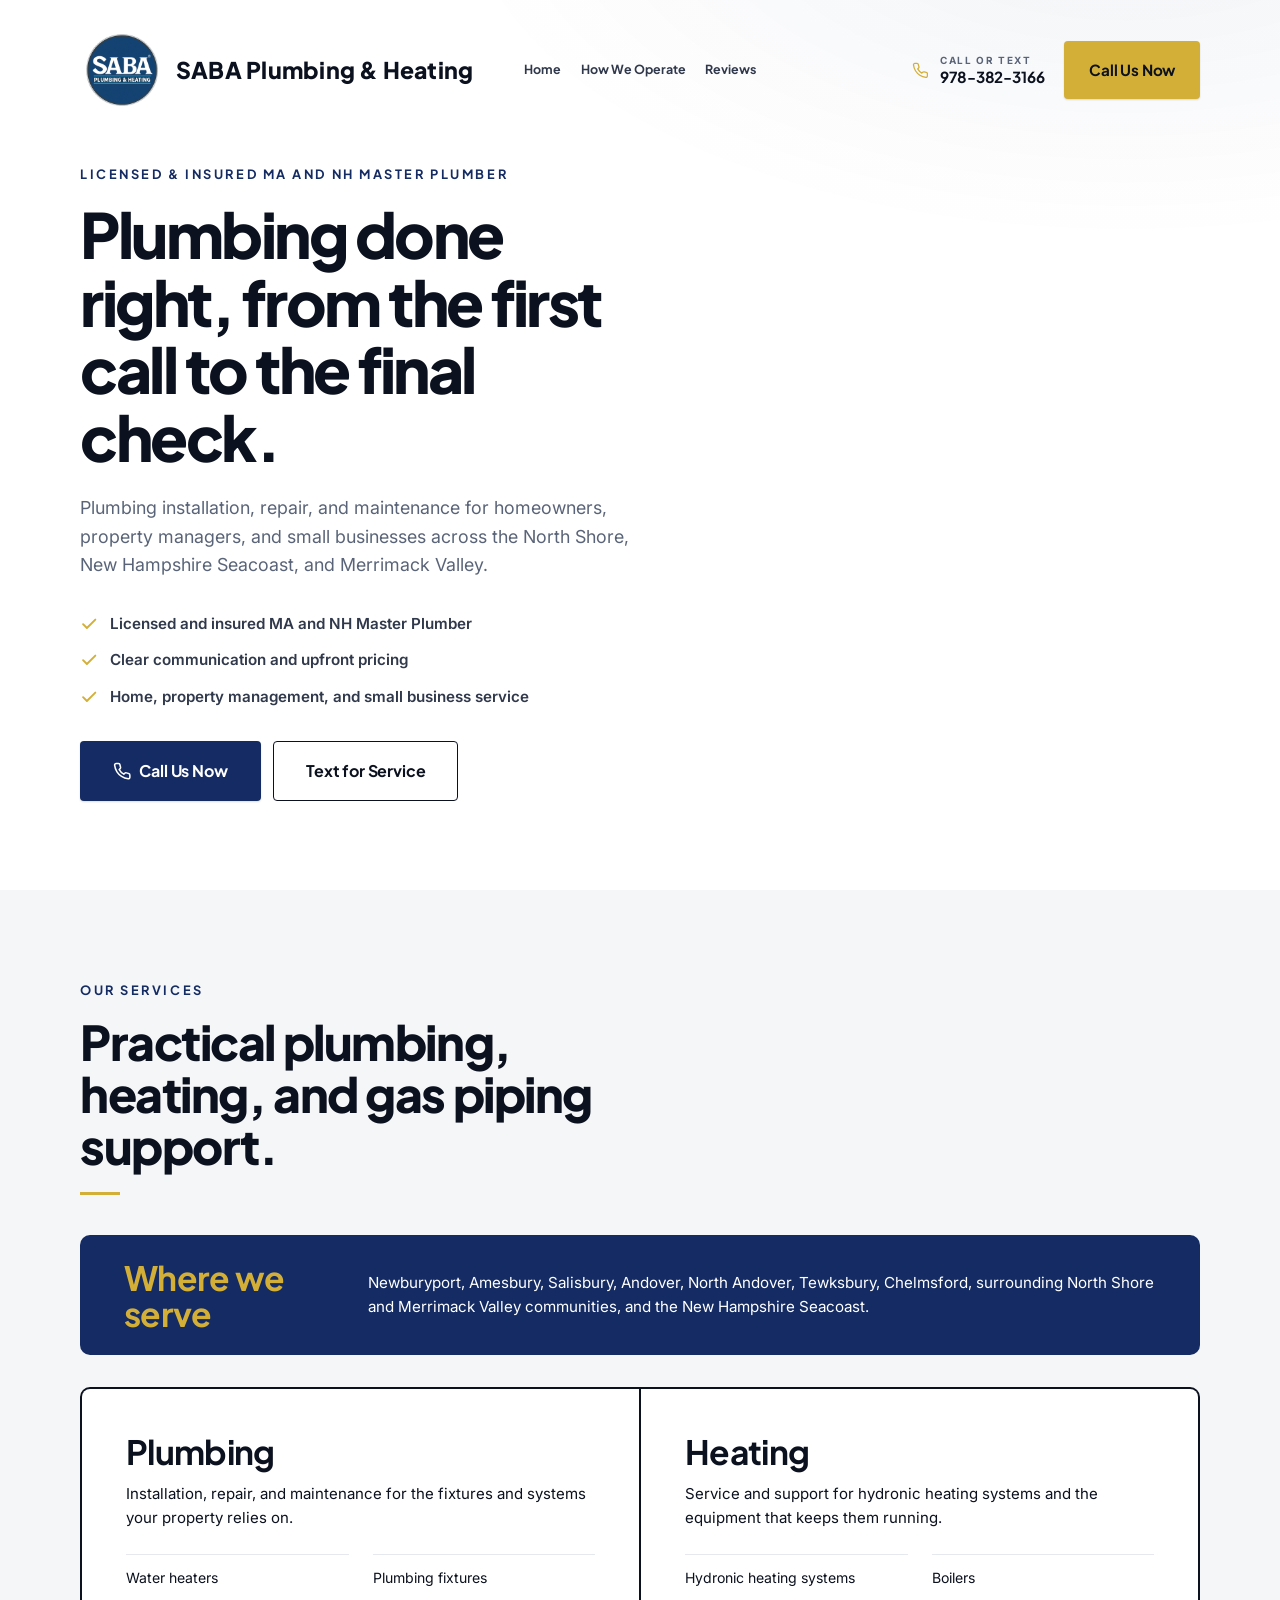
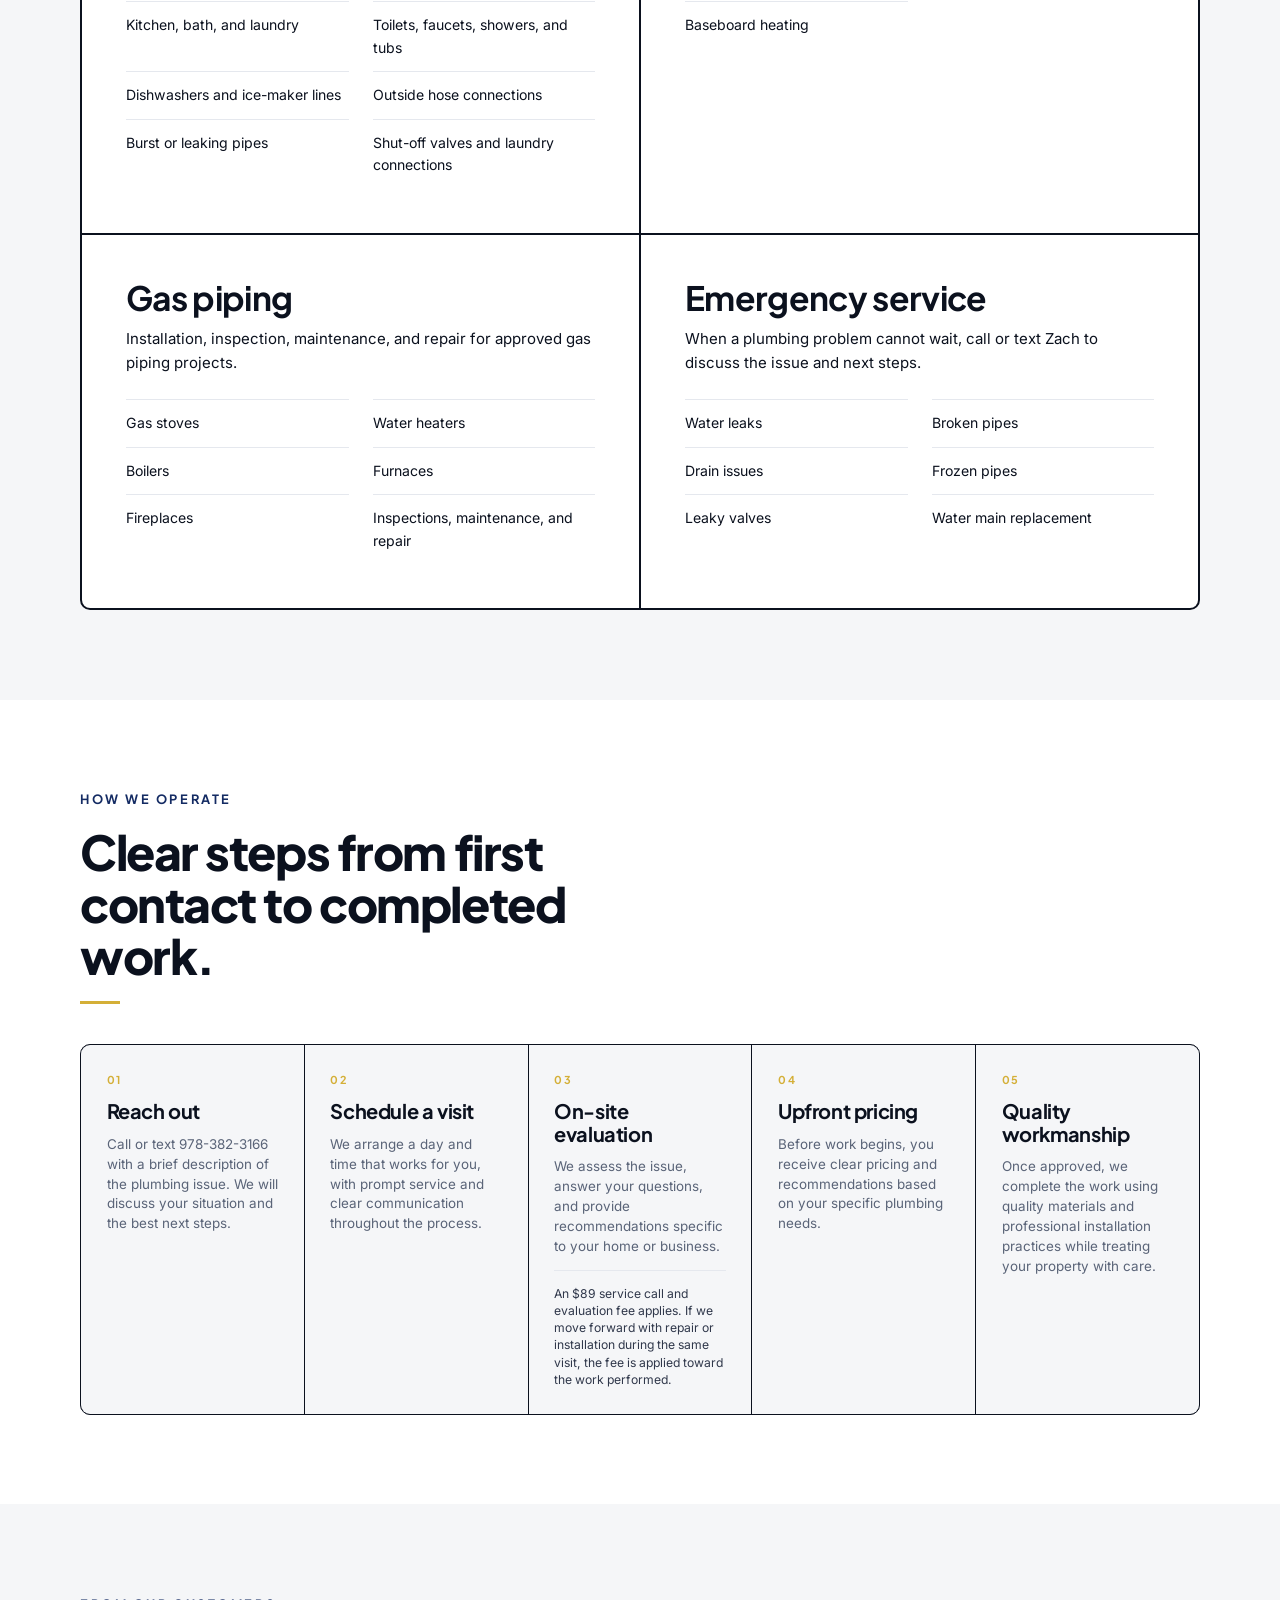
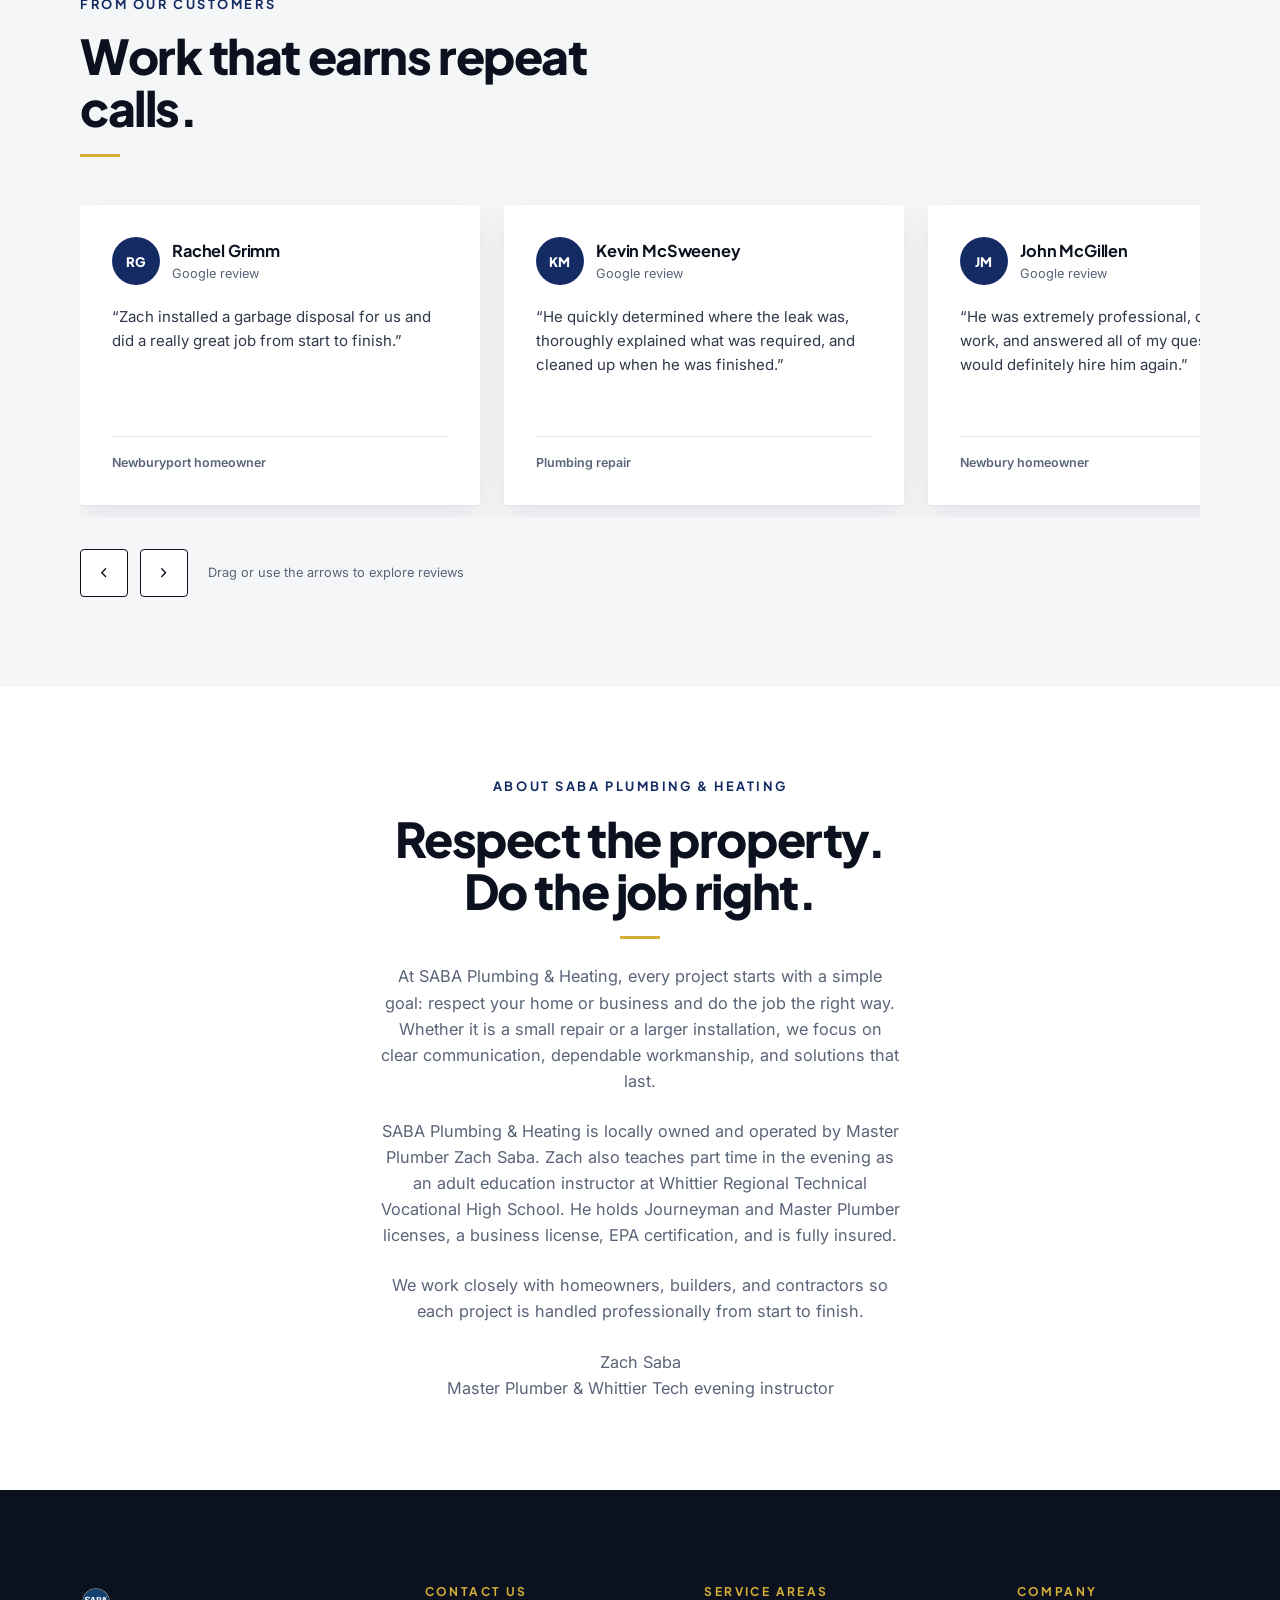
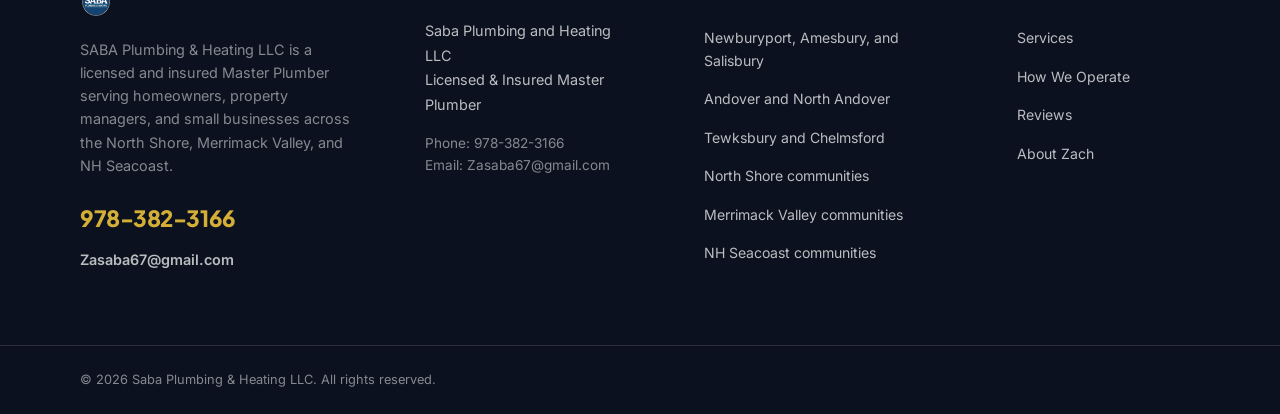
==== index.html @ af8201d7 "Final Version" ====
<!DOCTYPE html>
<html lang="en">
<head>
<meta charset="UTF-8">
<meta name="viewport" content="width=device-width, initial-scale=1.0">
<title>SABA Plumbing &amp; Heating | Licensed MA &amp; NH Master Plumber</title>
<meta name="description" content="SABA Plumbing &amp; Heating provides plumbing installation, repair, maintenance, hydronic heating, boilers, and gas piping for homeowners, property managers, and small businesses across the North Shore, Merrimack Valley, and New Hampshire Seacoast.">
<meta name="theme-color" content="#0B111E">
<link rel="icon" type="image/png" href="images/logo.png">
<link rel="preconnect" href="https://fonts.googleapis.com">
<link rel="preconnect" href="https://fonts.gstatic.com" crossorigin>
<link href="https://fonts.googleapis.com/css2?family=Plus+Jakarta+Sans:wght@500;600;700;800&family=Inter:wght@400;500;600;700&display=swap" rel="stylesheet">
<link rel="stylesheet" href="styles.css?v=14">
<script type="application/ld+json">
{
  "@context": "https://schema.org",
  "@type": "Plumber",
  "name": "Saba Plumbing & Heating LLC",
  "telephone": "+1-978-382-3166",
  "email": "Zasaba67@gmail.com",
  "areaServed": ["North Shore, Massachusetts", "Merrimack Valley, Massachusetts", "New Hampshire Seacoast"],
  "serviceType": ["Plumbing installation, repair and maintenance", "Hydronic heating systems", "Boilers", "Gas piping"],
  "founder": { "@type": "Person", "name": "Zach Saba", "jobTitle": "Master Plumber" }
}
</script>
</head>
<body>
<a class="skip-link" href="#main">Skip to content</a>
<div class="scroll-progress" id="scrollProgress" aria-hidden="true"></div>

<header class="site-header" id="siteHeader">
  <div class="container header-inner">
    <div class="header-brand">
      <a class="logo" href="#top" aria-label="SABA Plumbing &amp; Heating home">
        <img src="images/logo.png" alt="SABA Plumbing &amp; Heating logo" class="header-logo-image">
      </a>
      <span class="company-name">SABA Plumbing &amp; Heating</span>
    </div>
    <nav class="site-nav" aria-label="Main navigation">
      <a href="#top">Home</a>
      <a href="#how-we-operate">How We Operate</a>
      <a href="#reviews">Reviews</a>
    </nav>
    <div class="header-actions">
      <a class="header-phone" href="tel:978-382-3166">
        <svg class="icon" viewBox="0 0 24 24" fill="none" stroke="currentColor" stroke-width="1.8" stroke-linecap="round" stroke-linejoin="round" aria-hidden="true"><path d="M22 16.92v3a2 2 0 0 1-2.18 2 19.79 19.79 0 0 1-8.63-3.07 19.5 19.5 0 0 1-6-6A19.79 19.79 0 0 1 2.12 4.18 2 2 0 0 1 4.11 2h3a2 2 0 0 1 2 1.72c.13.96.36 1.9.7 2.81a2 2 0 0 1-.45 2.11L8.09 9.91a16 16 0 0 0 6 6l1.27-1.27a2 2 0 0 1 2.11-.45c.91.34 1.85.57 2.81.7A2 2 0 0 1 22 16.92z"/></svg>
        <span class="header-phone-inner"><span class="header-phone-label">Call or text</span><span class="header-phone-number">978-382-3166</span></span>
      </a>
      <a class="btn btn-gold header-cta" href="tel:978-382-3166">Call Us Now</a>
    </div>
  </div>
</header>

<main id="main">
  <section class="hero" id="top" aria-labelledby="hero-title">
    <div class="container hero-grid">
      <div class="hero-copy">
        <p class="overline">Licensed &amp; insured MA and NH Master Plumber</p>
        <h1 class="hero-title" id="hero-title">Plumbing done right, from the first call to the final check.</h1>
        <p class="hero-lede">Plumbing installation, repair, and maintenance for homeowners, property managers, and small businesses across the North Shore, New Hampshire Seacoast, and Merrimack Valley.</p>
        <ul class="trust-list">
          <li class="trust-item"><svg class="trust-check" viewBox="0 0 24 24" fill="none" stroke="currentColor" stroke-width="2.5" stroke-linecap="round" stroke-linejoin="round" aria-hidden="true"><path d="M20 6 9 17l-5-5"/></svg><span>Licensed and insured MA and NH Master Plumber</span></li>
          <li class="trust-item"><svg class="trust-check" viewBox="0 0 24 24" fill="none" stroke="currentColor" stroke-width="2.5" stroke-linecap="round" stroke-linejoin="round" aria-hidden="true"><path d="M20 6 9 17l-5-5"/></svg><span>Clear communication and upfront pricing</span></li>
          <li class="trust-item"><svg class="trust-check" viewBox="0 0 24 24" fill="none" stroke="currentColor" stroke-width="2.5" stroke-linecap="round" stroke-linejoin="round" aria-hidden="true"><path d="M20 6 9 17l-5-5"/></svg><span>Home, property management, and small business service</span></li>
        </ul>
        <div class="hero-cta">
          <a class="btn btn-navy btn-lg" href="tel:978-382-3166"><svg class="icon" viewBox="0 0 24 24" fill="none" stroke="currentColor" stroke-width="2" stroke-linecap="round" stroke-linejoin="round" aria-hidden="true"><path d="M22 16.92v3a2 2 0 0 1-2.18 2 19.79 19.79 0 0 1-8.63-3.07 19.5 19.5 0 0 1-6-6A19.79 19.79 0 0 1 2.12 4.18 2 2 0 0 1 4.11 2h3a2 2 0 0 1 2 1.72c.13.96.36 1.9.7 2.81a2 2 0 0 1-.45 2.11L8.09 9.91a16 16 0 0 0 6 6l1.27-1.27a2 2 0 0 1 2.11-.45c.91.34 1.85.57 2.81.7A2 2 0 0 1 22 16.92z"/></svg>Call Us Now</a>
          <a class="btn btn-outline btn-lg" href="sms:978-382-3166">Text for Service</a>
        </div>
      </div>
      <div class="hero-media" id="heroMedia"><figure class="hero-photo"><img class="hero-photo-img" src="https://images.unsplash.com/photo-1621905251189-08b45d6a269e?w=1200&amp;q=80&amp;auto=format&amp;fit=crop" alt="Licensed plumber working on a home plumbing project" width="1200" height="900" loading="eager" fetchpriority="high" onerror="this.classList.add('hero-photo-fallback')"></figure></div>
    </div>
  </section>

  <section class="services section-pad" id="services" aria-labelledby="services-title">
    <div class="container">
      <div class="section-head"><div class="section-head-copy js-reveal js-reveal-blur"><p class="overline">Our services</p><h2 class="section-title" id="services-title">Practical plumbing, heating, and gas piping support.</h2><div class="section-rule" aria-hidden="true"></div></div></div>
      <div class="service-area-inline js-reveal"><h3>Where we serve</h3><p>Newburyport, Amesbury, Salisbury, Andover, North Andover, Tewksbury, Chelmsford, surrounding North Shore and Merrimack Valley communities, and the New Hampshire Seacoast.</p></div>
      <div class="service-groups">
        <article class="service-group js-reveal"><h3>Plumbing</h3><p>Installation, repair, and maintenance for the fixtures and systems your property relies on.</p><ul><li>Water heaters</li><li>Plumbing fixtures</li><li>Kitchen, bath, and laundry</li><li>Toilets, faucets, showers, and tubs</li><li>Dishwashers and ice-maker lines</li><li>Outside hose connections</li><li>Burst or leaking pipes</li><li>Shut-off valves and laundry connections</li></ul></article>
        <article class="service-group js-reveal"><h3>Heating</h3><p>Service and support for hydronic heating systems and the equipment that keeps them running.</p><ul><li>Hydronic heating systems</li><li>Boilers</li><li>Baseboard heating</li></ul></article>
        <article class="service-group js-reveal"><h3>Gas piping</h3><p>Installation, inspection, maintenance, and repair for approved gas piping projects.</p><ul><li>Gas stoves</li><li>Water heaters</li><li>Boilers</li><li>Furnaces</li><li>Fireplaces</li><li>Inspections, maintenance, and repair</li></ul></article>
        <article class="service-group js-reveal"><h3>Emergency service</h3><p>When a plumbing problem cannot wait, call or text Zach to discuss the issue and next steps.</p><ul><li>Water leaks</li><li>Broken pipes</li><li>Drain issues</li><li>Frozen pipes</li><li>Leaky valves</li><li>Water main replacement</li></ul></article>
      </div>
    </div>
  </section>


  <section class="process section-pad" id="how-we-operate" aria-labelledby="process-title">
    <div class="container">
      <div class="section-head"><div class="section-head-copy js-reveal js-reveal-blur"><p class="overline">How we operate</p><h2 class="section-title" id="process-title">Clear steps from first contact to completed work.</h2><div class="section-rule" aria-hidden="true"></div></div></div>
      <div class="process-grid">
        <article class="process-step js-reveal"><span class="service-num">01</span><h3>Reach out</h3><p>Call or text 978-382-3166 with a brief description of the plumbing issue. We will discuss your situation and the best next steps.</p></article>
        <article class="process-step js-reveal"><span class="service-num">02</span><h3>Schedule a visit</h3><p>We arrange a day and time that works for you, with prompt service and clear communication throughout the process.</p></article>
        <article class="process-step js-reveal"><span class="service-num">03</span><h3>On-site evaluation</h3><p>We assess the issue, answer your questions, and provide recommendations specific to your home or business.</p><p class="fee-note">An $89 service call and evaluation fee applies. If we move forward with repair or installation during the same visit, the fee is applied toward the work performed.</p></article>
        <article class="process-step js-reveal"><span class="service-num">04</span><h3>Upfront pricing</h3><p>Before work begins, you receive clear pricing and recommendations based on your specific plumbing needs.</p></article>
        <article class="process-step js-reveal"><span class="service-num">05</span><h3>Quality workmanship</h3><p>Once approved, we complete the work using quality materials and professional installation practices while treating your property with care.</p></article>
      </div>
    </div>
  </section>

  <section class="reviews section-pad" id="reviews" aria-labelledby="reviews-title">
    <div class="container">
      <div class="section-head reviews-head"><div class="section-head-copy js-reveal js-reveal-blur"><p class="overline">From our customers</p><h2 class="section-title" id="reviews-title">Work that earns repeat calls.</h2><div class="section-rule" aria-hidden="true"></div></div></div>
      <div class="carousel"><div class="carousel-track" id="reviewTrack" tabindex="0" role="region" aria-roledescription="carousel" aria-label="Customer reviews, scroll horizontally">
        <article class="review-card"><div class="review-top"><span class="review-avatar" aria-hidden="true">RG</span><div class="review-meta"><p class="review-name">Rachel Grimm</p><p class="review-neighborhood">Google review</p></div></div><p class="review-text">“Zach installed a garbage disposal for us and did a really great job from start to finish.”</p><p class="review-note">Newburyport homeowner</p></article>
        <article class="review-card"><div class="review-top"><span class="review-avatar" aria-hidden="true">KM</span><div class="review-meta"><p class="review-name">Kevin McSweeney</p><p class="review-neighborhood">Google review</p></div></div><p class="review-text">“He quickly determined where the leak was, thoroughly explained what was required, and cleaned up when he was finished.”</p><p class="review-note">Plumbing repair</p></article>
        <article class="review-card"><div class="review-top"><span class="review-avatar" aria-hidden="true">JM</span><div class="review-meta"><p class="review-name">John McGillen</p><p class="review-neighborhood">Google review</p></div></div><p class="review-text">“He was extremely professional, did quality work, and answered all of my questions. I would definitely hire him again.”</p><p class="review-note">Newbury homeowner</p></article>
        <article class="review-card"><div class="review-top"><span class="review-avatar" aria-hidden="true">JP</span><div class="review-meta"><p class="review-name">Jeri Painten</p><p class="review-neighborhood">Google review</p></div></div><p class="review-text">“Zach was so helpful and extremely knowledgeable about reconnecting my new faucet and undermount sink.”</p><p class="review-note">Salisbury kitchen project</p></article>
        <article class="review-card"><div class="review-top"><span class="review-avatar" aria-hidden="true">WU</span><div class="review-meta"><p class="review-name">William Uttley</p><p class="review-neighborhood">Google review</p></div></div><p class="review-text">“Zach was responsive, timely, and kept us updated on exactly what needed to be done.”</p><p class="review-note">Gas piping project</p></article>
        <article class="review-card"><div class="review-top"><span class="review-avatar" aria-hidden="true">MR</span><div class="review-meta"><p class="review-name">Martha Hollingworth</p><p class="review-neighborhood">Google review</p></div></div><p class="review-text">“Zach arrived on time, explained everything, and fixed the problem. Prices were fair and communicated upfront.”</p><p class="review-note">Outdoor hose bib replacement</p></article>
        <article class="review-card"><div class="review-top"><span class="review-avatar" aria-hidden="true">JM</span><div class="review-meta"><p class="review-name">Jamie MacKenzie</p><p class="review-neighborhood">Google review</p></div></div><p class="review-text">“He was communicative, efficient, and so friendly. Highly recommend!”</p><p class="review-note">Faucet service</p></article>
      </div></div>
      <div class="carousel-controls"><button type="button" class="carousel-btn" id="reviewPrev" aria-label="Show previous reviews"><svg class="icon" viewBox="0 0 24 24" fill="none" stroke="currentColor" stroke-width="2.2" stroke-linecap="round" stroke-linejoin="round" aria-hidden="true"><path d="M15 18l-6-6 6-6"/></svg></button><button type="button" class="carousel-btn" id="reviewNext" aria-label="Show next reviews"><svg class="icon" viewBox="0 0 24 24" fill="none" stroke="currentColor" stroke-width="2.2" stroke-linecap="round" stroke-linejoin="round" aria-hidden="true"><path d="M9 18l6-6-6-6"/></svg></button><p class="carousel-hint">Drag or use the arrows to explore reviews</p></div>
    </div>
  </section>

  <section class="guarantee section-pad" id="about" aria-labelledby="about-title"><div class="container guarantee-grid"><div class="story-col"><p class="overline js-reveal">About SABA Plumbing &amp; Heating</p><h2 class="section-title js-reveal js-reveal-blur" id="about-title">Respect the property. Do the job right.</h2><div class="section-rule js-reveal" aria-hidden="true"></div><p class="story-paragraph js-reveal">At SABA Plumbing &amp; Heating, every project starts with a simple goal: respect your home or business and do the job the right way. Whether it is a small repair or a larger installation, we focus on clear communication, dependable workmanship, and solutions that last.</p><p class="story-paragraph js-reveal">SABA Plumbing &amp; Heating is locally owned and operated by Master Plumber Zach Saba. Zach also teaches part time in the evening as an adult education instructor at Whittier Regional Technical Vocational High School. He holds Journeyman and Master Plumber licenses, a business license, EPA certification, and is fully insured.</p><p class="story-paragraph js-reveal">We work closely with homeowners, builders, and contractors so each project is handled professionally from start to finish.</p><p class="story-attribution js-reveal">Zach Saba<br><span>Master Plumber &amp; Whittier Tech evening instructor</span></p></div></div></section>

</main>

<footer class="site-footer" id="contact"><div class="container footer-grid"><div class="footer-col footer-brand"><a class="footer-logo" href="#top"><img src="images/logo.png" alt="SABA Plumbing &amp; Heating logo" class="h-8"></a><p class="footer-blurb">SABA Plumbing &amp; Heating LLC is a licensed and insured Master Plumber serving homeowners, property managers, and small businesses across the North Shore, Merrimack Valley, and NH Seacoast.</p><a class="footer-phone-link" href="tel:978-382-3166">978-382-3166</a><a class="footer-sms-link" href="mailto:Zasaba67@gmail.com">Zasaba67@gmail.com</a></div><div class="footer-col"><h4 class="footer-heading">Contact us</h4><address class="footer-address">Saba Plumbing and Heating LLC<br>Licensed &amp; Insured Master Plumber</address><p class="footer-hours">Phone: 978-382-3166<br>Email: Zasaba67@gmail.com</p></div><div class="footer-col"><h4 class="footer-heading">Service areas</h4><ul class="footer-list"><li>Newburyport, Amesbury, and Salisbury</li><li>Andover and North Andover</li><li>Tewksbury and Chelmsford</li><li>North Shore communities</li><li>Merrimack Valley communities</li><li>NH Seacoast communities</li></ul></div><div class="footer-col"><h4 class="footer-heading">Company</h4><ul class="footer-list footer-links"><li><a href="#services">Services</a></li><li><a href="#how-we-operate">How We Operate</a></li><li><a href="#reviews">Reviews</a></li><li><a href="#about">About Zach</a></li></ul></div></div><div class="footer-bottom"><div class="container footer-bottom-inner"><p>&copy; <span id="year">2026</span> Saba Plumbing &amp; Heating LLC. All rights reserved.</p></div></div></footer>

<div class="mobile-bar"><a class="mobile-bar-btn mobile-bar-call" href="tel:978-382-3166"><svg class="icon" viewBox="0 0 24 24" fill="none" stroke="currentColor" stroke-width="2" stroke-linecap="round" stroke-linejoin="round" aria-hidden="true"><path d="M22 16.92v3a2 2 0 0 1-2.18 2 19.79 19.79 0 0 1-8.63-3.07 19.5 19.5 0 0 1-6-6A19.79 19.79 0 0 1 2.12 4.18 2 2 0 0 1 4.11 2h3a2 2 0 0 1 2 1.72c.13.96.36 1.9.7 2.81a2 2 0 0 1-.45 2.11L8.09 9.91a16 16 0 0 0 6 6l1.27-1.27a2 2 0 0 1 2.11-.45c.91.34 1.85.57 2.81.7A2 2 0 0 1 22 16.92z"/></svg>Call Now</a><a class="mobile-bar-btn mobile-bar-text" href="sms:978-382-3166">Text Us</a></div>
<a class="floating-call" id="floatingCall" href="tel:978-382-3166" aria-label="Call SABA Plumbing &amp; Heating now"><svg class="icon" viewBox="0 0 24 24" fill="none" stroke="currentColor" stroke-width="2" stroke-linecap="round" stroke-linejoin="round" aria-hidden="true"><path d="M22 16.92v3a2 2 0 0 1-2.18 2 19.79 19.79 0 0 1-8.63-3.07 19.5 19.5 0 0 1-6-6A19.79 19.79 0 0 1 2.12 4.18 2 2 0 0 1 4.11 2h3a2 2 0 0 1 2 1.72c.13.96.36 1.9.7 2.81a2 2 0 0 1-.45 2.11L8.09 9.91a16 16 0 0 0 6 6l1.27-1.27a2 2 0 0 1 2.11-.45c.91.34 1.85.57 2.81.7A2 2 0 0 1 22 16.92z"/></svg>Call Now</a>

<script>
  (async function () {
    try {
      const { animate, scroll, inView } = await import('https://cdn.jsdelivr.net/npm/motion@11/+esm');
      const reduceMotion = window.matchMedia('(prefers-reduced-motion: reduce)').matches;
      const EASE = [0.22, 1, 0.36, 1];
      const progress = document.getElementById('scrollProgress');
      if (progress && !reduceMotion) scroll((p) => animate(progress, { scaleX: p }, { duration: 0 }));
      const heroMedia = document.getElementById('heroMedia');
      if (heroMedia && !reduceMotion && window.matchMedia('(min-width: 761px)').matches) {
        const maxShift = 28, travel = window.innerHeight * 0.8, doc = document.documentElement;
        let maxY = Math.max(doc.scrollHeight - window.innerHeight, 0);
        window.addEventListener('resize', () => { maxY = Math.max(doc.scrollHeight - window.innerHeight, 0); }, { passive: true });
        scroll((p) => animate(heroMedia, { y: Math.min((p * maxY) / travel, 1) * maxShift }, { duration: 0 }));
      }
      const revealEls = document.querySelectorAll('.js-reveal');
      if (!reduceMotion) revealEls.forEach((el) => { const blur = el.classList.contains('js-reveal-blur'); animate(el, Object.assign({ opacity: 0, y: 24 }, blur ? { filter: 'blur(6px)' } : {}), { duration: 0 }); inView(el, () => animate(el, Object.assign({ opacity: 1, y: 0 }, blur ? { filter: 'blur(0px)' } : {}), { duration: 0.8, ease: EASE }), { amount: 0.15, once: true }); });
    } catch (err) {
      /* Motion is optional. The static page remains fully usable if the CDN is unavailable. */
    }
  }());
</script>
<script src="script.js?v=6"></script>
</body>
</html>
---- styles.css ----
/* ==========================================================================
   Saba Plumbing & Heating — Master Stylesheet v2
   Design system: white canvas, deep midnight ink, midnight blue, anodized gold.
   Premium midnight blue & gold palette / sharp 4px radii / editorial whitespace.
   All spacing adheres to a strict 4px/8px grid. Depth comes from layered
   shadows and surface tints, never generic 1px container borders.
   ========================================================================== */

/* --------------------------------------------------------------------------
   1. Design tokens
   -------------------------------------------------------------------------- */
:root {
  /* Color system */
  --color-white:       #FFFFFF;
  --color-ink:         #0B111E;   /* Deep Midnight Ink — text, lines, borders */
  --color-ink-soft:    #30384B;   /* Secondary text on light */
  --color-navy:        #142B63;   /* Deep Midnight Blue - branding anchor */
  --color-navy-deep:   #0E1F49;   /* Midnight Blue hover state */
  --color-gold:        #D4AF37;   /* Polished Anodized Gold — stars, accents */
  --color-gold-deep:   #B8952C;   /* Gold hover state */
  --color-mist:        #F5F6F8;   /* Light section canvas */
  --color-line:        #E5E8EE;   /* Hairlines — editorial grid only */
  --color-muted:       #5A6478;   /* Body muted text */
  --color-on-dark:     rgba(255, 255, 255, 0.72);
  --color-on-dark-dim: rgba(255, 255, 255, 0.5);

  /* Typography — fluid modular scale (Major Third, clamp-based) */
  --font-display: 'Plus Jakarta Sans', -apple-system, BlinkMacSystemFont, 'Segoe UI', sans-serif;
  --font-body:    'Inter', -apple-system, BlinkMacSystemFont, 'Segoe UI', Roboto, sans-serif;

  --text-xs:     0.75rem;                                  /* 12 — captions   */
  --text-sm:     0.875rem;                                 /* 14 — meta       */
  --text-base:   clamp(1rem, 0.15vw + 0.95rem, 1.125rem);  /* 16–18 — body    */
  --text-lg:     1.25rem;                                  /* 20 — h3         */
  --text-xl:     1.5rem;                                   /* 24              */
  --heading-sm:  clamp(1.125rem, 0.8vw + 1rem, 1.35rem);   /* 18–22 — cards   */
  --heading-md:  clamp(1.5rem, 1.5vw + 1.1rem, 2.1rem);    /* 24–34           */
  --heading-lg:  clamp(2rem, 3vw + 1rem, 3rem);            /* 32–48 — h2      */
  --heading-xl:  clamp(2.25rem, 5vw + 1rem, 4.5rem);       /* 36–72 — h1      */

  /* Tracking — tight only where type is large, scaled down with size */
  --track-xl: -0.04em;   /* ≥ 2rem display */
  --track-lg: -0.03em;   /* 1.5–2rem headings */
  --track-sm: -0.02em;   /* 1.25rem headings */
  --track-xs: -0.01em;   /* ≤ 1.125rem */

  /* Shape & structure */
  --radius-sharp: 4px;
  --container:    1200px;
  --header-h:     140px;  /* sized for the taller header logo */

  /* Spacing scale — strict 8px grid */
  --space-1:  0.25rem;  /*  4 */
  --space-2:  0.5rem;   /*  8 */
  --space-3:  0.75rem;  /* 12 */
  --space-4:  1rem;     /* 16 */
  --space-5:  1.5rem;   /* 24 */
  --space-6:  2rem;     /* 32 */
  --space-7:  2.5rem;   /* 40 */
  --space-8:  3rem;     /* 48 */
  --space-9:  4rem;     /* 64 */
  --space-10: 5rem;     /* 80 */

  --section-pad: clamp(4rem, 7vw, 6.5rem);                 /* 64–104, 8-grid  */
  --gutter:     clamp(1.5rem, 4vw, 2.5rem);                /* 24–40, 8-grid   */

  /* Depth — layered shadows, borders reserved for editorial/active states */
  --shadow-1: 0 1px 2px rgba(11, 17, 30, 0.05);
  --shadow-2: 0 1px 2px rgba(11, 17, 30, 0.04), 0 12px 32px rgba(11, 17, 30, 0.07);
  --shadow-3: 0 2px 4px rgba(11, 17, 30, 0.05), 0 20px 48px rgba(11, 17, 30, 0.12);
  --shadow-btn: 0 1px 2px rgba(11, 17, 30, 0.14);

  /* Motion */
  --ease-premium: cubic-bezier(0.22, 1, 0.36, 1);
  --t-fast: 0.18s;
  --t-med:  0.3s;
}

/* --------------------------------------------------------------------------
   2. Reset & base
   -------------------------------------------------------------------------- */
*, *::before, *::after { box-sizing: border-box; }

html {
  scroll-behavior: smooth;
  scroll-padding-top: calc(var(--header-h) + var(--space-2));
  -webkit-text-size-adjust: 100%;
}

body {
  margin: 0;
  font-family: var(--font-body);
  font-size: var(--text-base);
  line-height: 1.6;
  color: var(--color-ink);
  background-color: var(--color-white);
  -webkit-font-smoothing: antialiased;
  -moz-osx-font-smoothing: grayscale;
  overflow-x: hidden;
}

img, svg { display: block; max-width: 100%; }
a { color: inherit; text-decoration: none; }
ul { list-style: none; margin: 0; padding: 0; }
h1, h2, h3, h4, p, blockquote, address, figure { margin: 0; }

h1, h2, h3, h4 {
  font-family: var(--font-display);
  line-height: 1.08;
}

button { font-family: inherit; }

::selection { background: var(--color-navy); color: var(--color-white); }

:focus-visible {
  outline: 2px solid var(--color-navy);
  outline-offset: 3px;
  border-radius: var(--radius-sharp);
}

.site-footer :focus-visible { outline-color: var(--color-gold); }

/* --------------------------------------------------------------------------
   3. Utilities
   -------------------------------------------------------------------------- */
.container {
  max-width: var(--container);
  margin-inline: auto;
  padding-inline: var(--gutter);
}

.section-pad { padding-block: var(--section-pad); }

.icon { width: 1.15em; height: 1.15em; flex-shrink: 0; }

.overline {
  font-family: var(--font-display);
  font-size: clamp(0.72rem, 0.5vw + 0.64rem, 0.8rem);
  font-weight: 700;
  letter-spacing: 0.2em;
  text-transform: uppercase;
  color: var(--color-navy);
}

.section-head {
  display: flex;
  align-items: flex-end;
  justify-content: space-between;
  gap: var(--space-8);
  margin-bottom: clamp(1.75rem, 3.5vw, 2.5rem);
}

.section-title {
  font-size: var(--heading-lg);
  font-weight: 800;
  letter-spacing: var(--track-lg);
  max-width: 16ch;
  margin-top: var(--space-4);
}

.section-rule {
  width: 40px;
  height: 3px;
  background-color: var(--color-gold);
  margin-top: 1.25rem;
}



.skip-link {
  position: absolute;
  left: -999px;
  top: 0;
  z-index: 2000;
  background: var(--color-ink);
  color: var(--color-white);
  padding: var(--space-3) 1.25rem;
  font-weight: 600;
  border-radius: var(--radius-sharp);
}
.skip-link:focus-visible { left: 1rem; top: 1rem; }

/* --------------------------------------------------------------------------
   4. Scroll progress — gold hairline pinned under the viewport top
   -------------------------------------------------------------------------- */
.scroll-progress {
  position: fixed;
  top: 0;
  left: 0;
  right: 0;
  height: 3px;
  background-color: var(--color-gold);
  transform-origin: 0 50%;
  transform: scaleX(0);
  z-index: 1200;
  pointer-events: none;
}

/* --------------------------------------------------------------------------
   5. Buttons — tactile: lift on hover, snap back on :active
   -------------------------------------------------------------------------- */
.btn {
  display: inline-flex;
  align-items: center;
  justify-content: center;
  gap: var(--space-2);
  font-family: var(--font-display);
  font-weight: 700;
  font-size: 0.95rem;
  letter-spacing: -0.01em;
  padding: var(--space-4) var(--space-5);
  border-radius: var(--radius-sharp);
  border: 1px solid transparent;
  cursor: pointer;
  white-space: nowrap;
  box-shadow: var(--shadow-btn);
  will-change: transform;
  transition:
    transform var(--t-fast) var(--ease-premium),
    background-color var(--t-med) var(--ease-premium),
    color var(--t-med) var(--ease-premium),
    border-color var(--t-med) var(--ease-premium),
    box-shadow var(--t-med) var(--ease-premium);
}
.btn:hover { transform: translateY(-2px); }
.btn:active { transform: translateY(0); }

.btn-gold {
  background-color: var(--color-gold);
  color: var(--color-ink);
}
.btn-gold:hover, .btn-gold:focus-visible {
  background-color: var(--color-gold-deep);
  box-shadow: 0 10px 24px rgba(212, 175, 55, 0.35);
}

.btn-navy {
  background-color: var(--color-navy);
  color: var(--color-white);
}
.btn-navy:hover, .btn-navy:focus-visible {
  background-color: var(--color-navy-deep);
  box-shadow: 0 10px 24px rgba(20, 43, 99, 0.28);
}

.btn-outline {
  border-color: var(--color-ink);
  color: var(--color-ink);
  background: transparent;
  box-shadow: none;
}
.btn-outline:hover, .btn-outline:focus-visible {
  background-color: var(--color-ink);
  color: var(--color-white);
  box-shadow: var(--shadow-btn);
}

.btn-lg {
  padding: var(--space-4) var(--space-6);
  font-size: 1rem;
}

/* --------------------------------------------------------------------------
   6. Header — shrink-on-scroll (state toggled by script.js)
   -------------------------------------------------------------------------- */
.site-header {
  position: fixed;
  top: 0;
  left: 0;
  right: 0;
  z-index: 1000;
  background: transparent;
  padding-block: 1.75rem;
  transition:
    padding var(--t-med) var(--ease-premium),
    background-color var(--t-med) var(--ease-premium),
    box-shadow var(--t-med) var(--ease-premium),
    border-color var(--t-med) var(--ease-premium);
}

.site-header.is-shrunk {
  padding-block: var(--space-3);
  background-color: rgba(255, 255, 255, 0.96);
  -webkit-backdrop-filter: blur(14px);
  backdrop-filter: blur(14px);
  border-bottom: 1px solid var(--color-line);
  box-shadow: 0 6px 24px rgba(11, 17, 30, 0.08);
}

.header-inner {
  display: flex;
  align-items: center;
  justify-content: space-between;
  gap: clamp(1rem, 2vw, 2rem);
  min-height: 2.5rem;
}

.header-brand {
  display: inline-flex;
  align-items: center;
  gap: 0.75rem;
  min-width: 0;
  flex-shrink: 0;
}

.logo {
  display: inline-flex;
  align-items: center;
  flex-shrink: 0;
}
.logo img { display: block; }

.company-name {
  color: var(--color-ink);
  font-family: var(--font-display);
  font-size: clamp(1.125rem, 1.8vw, 1.5rem);
  font-weight: 800;
  line-height: 1.05;
  letter-spacing: 0.01em;
  white-space: nowrap;
  transition: color var(--t-med) var(--ease-premium);
}

.site-header.is-shrunk .company-name { color: var(--color-ink); }

/* Logo sizing stays independent from the footer's compact image treatment. */
.h-8 { height: 2rem; width: auto; }
.header-logo-image { height: 5.25rem; width: auto; }

.site-nav {
  display: flex;
  align-items: center;
  justify-content: center;
  gap: clamp(0.75rem, 1.5vw, 1.5rem);
  margin-inline: auto;
  font-family: var(--font-display);
  font-size: 0.78rem;
  font-weight: 700;
  color: var(--color-ink-soft);
  white-space: nowrap;
}
.site-nav a {
  transition: color var(--t-med) var(--ease-premium), transform var(--t-fast) var(--ease-premium);
}
.site-nav a:hover, .site-nav a:focus-visible { color: var(--color-navy); transform: translateY(-1px); }

.header-actions {
  display: flex;
  align-items: center;
  gap: clamp(0.75rem, 1.5vw, 1.25rem);
  flex-shrink: 0;
}

.header-phone {
  display: inline-flex;
  align-items: center;
  gap: var(--space-3);
  color: var(--color-ink);
}
.header-phone .icon { color: var(--color-gold); width: 1.05rem; height: 1.05rem; }
.header-phone-inner { display: flex; flex-direction: column; line-height: 1.25; }
.header-phone-label {
  font-size: 0.62rem;
  font-weight: 700;
  letter-spacing: 0.16em;
  text-transform: uppercase;
  color: var(--color-muted);
}
.header-phone-number {
  font-family: var(--font-display);
  font-weight: 700;
  font-size: clamp(0.95rem, 1.1vw, 1.1rem);
  letter-spacing: var(--track-xs);
  transition: color var(--t-med) var(--ease-premium);
}
.header-phone:hover .header-phone-number { color: var(--color-navy); }

/* --------------------------------------------------------------------------
   7. Hero — instant clarity, editorial split: copy left, visual right
   -------------------------------------------------------------------------- */
.hero {
  position: relative;
  background:
    radial-gradient(1100px 560px at 88% -12%, rgba(20, 43, 99, 0.06), transparent 62%),
    var(--color-white);
  padding-top: calc(var(--header-h) + clamp(0.75rem, 2vw, 1.5rem));
  padding-bottom: var(--section-pad);
  overflow: hidden;
}

.hero-grid {
  display: grid;
  grid-template-columns: minmax(0, 1.05fr) minmax(0, 0.95fr);
  gap: clamp(2rem, 5vw, 4rem);
  /* Top-align so the hero photo rides up beside the headline instead of
     hanging in the vertical middle of the taller text column. */
  align-items: start;
}

.hero-media {
  margin-top: 1rem;
}

.hero-copy { animation: hero-in 0.7s var(--ease-premium) both; }

.hero-title {
  font-size: clamp(2.4rem, 4.5vw + 1rem, 3.9rem);
  font-weight: 800;
  letter-spacing: var(--track-xl);
  margin: var(--space-4) 0 1.5rem;
  max-width: 17ch;
}

/* Accent span inherits the headline color so the whole title reads as
   one black line (no navy/black split). */
.hero-title-accent {
  color: inherit;
}

/* Hero visual — real technician photo, rounded, with a gold accent frame */
.hero-photo {
  position: relative;
  animation: hero-in 0.7s var(--ease-premium) 0.15s both;
}
.hero-photo-img {
  position: relative;
  z-index: 1;
  width: 100%;
  height: auto;
  display: block;
  border-radius: 24px;
  max-width: 520px;
  margin-inline: auto;
  aspect-ratio: 4 / 3;
  object-fit: cover;
  background-color: var(--color-mist);
}
/* If the hotlinked photo ever fails to load, the photo area just sits
   clean on the page (mist-toned) instead of a broken-image icon. */
.hero-photo-img.hero-photo-fallback { visibility: hidden; }

.hero-lede {
  font-size: clamp(1rem, 1.4vw, 1.12rem);
  color: var(--color-muted);
  max-width: 52ch;
  margin-bottom: var(--space-6);
}

.trust-list {
  display: flex;
  flex-direction: column;
  gap: var(--space-3);
  margin-bottom: var(--space-6);
}
.trust-item {
  display: flex;
  align-items: center;
  gap: 0.75rem;
  font-weight: 600;
  font-size: 0.95rem;
  color: var(--color-ink-soft);
}

.trust-check {
  width: 1.15rem;
  height: 1.15rem;
  flex: 0 0 auto;
  color: var(--color-gold);
}

.hero-cta {
  display: flex;
  flex-wrap: wrap;
  gap: var(--space-3);
}

/* --------------------------------------------------------------------------
   8. Services, process, and service-area details
   -------------------------------------------------------------------------- */
.service-area-inline { display: grid; grid-template-columns: minmax(0, 0.45fr) minmax(0, 1.55fr); gap: var(--space-5); align-items: center; margin-bottom: var(--space-6); padding: var(--space-5) var(--space-6); background: var(--color-navy); color: var(--color-white); border-radius: 10px; overflow: hidden; }
.service-area-inline h3 { color: var(--color-gold); font-size: var(--heading-md); letter-spacing: var(--track-sm); margin-left: 0.75rem; }
.service-area-inline p { color: var(--color-white); font-size: 0.95rem; }

/* --------------------------------------------------------------------------
   8b. Services — sharp editorial hairline grid (intentional, not a card tell)
   -------------------------------------------------------------------------- */
.services {
  /* Section rhythm: white hero -> light gray What We Do */
  background-color: var(--color-mist);
}

.services-grid {
  display: grid;
  grid-template-columns: repeat(3, 1fr);
  border-top: 1px solid var(--color-ink);
  border-left: 1px solid var(--color-ink);
}

.service-cell {
  position: relative;
  display: flex;
  flex-direction: column;
  align-items: flex-start;
  padding: 2.5rem 2rem var(--space-6);
  border-right: 1px solid var(--color-ink);
  border-bottom: 1px solid var(--color-ink);
  transition:
    background-color var(--t-med) var(--ease-premium),
    transform var(--t-med) var(--ease-premium),
    box-shadow var(--t-med) var(--ease-premium);
  will-change: transform;
}
.service-cell:hover {
  background-color: var(--color-navy);
  transform: translateY(-3px);
  box-shadow: var(--shadow-3);
}

.service-num {
  font-family: var(--font-display);
  font-size: var(--text-xs);
  font-weight: 700;
  letter-spacing: 0.14em;
  color: var(--color-gold);
  margin-bottom: 1.25rem;
}

.service-cell-title {
  font-size: var(--heading-sm);
  font-weight: 700;
  letter-spacing: var(--track-sm);
  margin-bottom: var(--space-3);
  transition: color var(--t-med) var(--ease-premium);
}
.service-cell:hover .service-cell-title { color: var(--color-white); }

.service-cell-text {
  font-size: 0.93rem;
  color: var(--color-muted);
  transition: color var(--t-med) var(--ease-premium);
}
.service-cell:hover .service-cell-text { color: var(--color-on-dark); }

.service-groups { display: grid; grid-template-columns: repeat(2, minmax(0, 1fr)); gap: 2px; background: var(--color-ink); border: 2px solid var(--color-ink); border-radius: 10px; overflow: hidden; }
.service-group { background: var(--color-white); color: var(--color-ink); padding: clamp(1.75rem, 4vw, 2.75rem); }
.service-group h3, .process-step h3 { font-size: var(--heading-md); letter-spacing: var(--track-sm); margin-bottom: var(--space-3); }
.service-group > p, .process-step > p { color: var(--color-muted); font-size: 0.94rem; }
.service-group ul { display: grid; grid-template-columns: repeat(2, minmax(0, 1fr)); gap: 0 var(--space-5); margin-top: var(--space-5); }
.service-group li { border-top: 1px solid var(--color-line); padding-block: var(--space-3); color: var(--color-ink); font-size: 0.88rem; }
.service-group h3, .service-group > p { color: var(--color-ink); }

.process { background: var(--color-white); }
.process-grid { display: grid; grid-template-columns: repeat(5, minmax(0, 1fr)); gap: 1px; background: var(--color-ink); border: 1px solid var(--color-ink); border-radius: 10px; overflow: hidden; }
.process-step { background: var(--color-mist); padding: clamp(1.1rem, 2vw, 1.6rem); min-width: 0; }
.process-step .service-num { display: block; margin-bottom: 0.75rem; font-size: 0.68rem; }
.process-step h3 { font-size: clamp(1rem, 0.65vw + 0.78rem, 1.25rem); line-height: 1.12; margin-bottom: 0.75rem; }
.process-step > p { font-size: clamp(0.76rem, 0.22vw + 0.7rem, 0.84rem); line-height: 1.48; }
.process-step p + .fee-note { margin-top: 0.85rem; padding-top: 0.85rem; border-top: 1px solid var(--color-line); font-size: clamp(0.7rem, 0.18vw + 0.65rem, 0.76rem); line-height: 1.42; color: var(--color-ink-soft); }

/* Founder signature */
/* --------------------------------------------------------------------------
   9. Reviews — infinite transform-driven carousel, depth via layered shadow
   -------------------------------------------------------------------------- */
.reviews { background-color: var(--color-mist); }

.reviews-head { align-items: center; }

.carousel { margin-top: var(--space-4); }

.carousel-track {
  display: flex;
  gap: 1.5rem;
  overflow-x: auto;
  scrollbar-width: none;
  overscroll-behavior-x: none;
  scroll-behavior: auto; /* teleports are always instant */
  touch-action: pan-x;   /* horizontal drags scroll the track; vertical pans scroll the page */
  padding: var(--space-2) 0 var(--space-3);
  -webkit-overflow-scrolling: touch;
  cursor: grab;
}
.carousel-track::-webkit-scrollbar { display: none; }
.carousel-track:focus-visible { outline-offset: 4px; }
.carousel-track.is-dragging {
  cursor: grabbing;
  user-select: none;
  -webkit-user-select: none;
}

.review-card {
  flex: 0 0 min(78%, 400px);
  background: var(--color-white);
  border-radius: var(--radius-sharp);
  padding: var(--space-6);
  display: flex;
  flex-direction: column;
  gap: 1.25rem;
  min-height: 300px;
  box-shadow: var(--shadow-2);
  transition:
    transform var(--t-med) var(--ease-premium),
    box-shadow var(--t-med) var(--ease-premium);
}
.review-card:hover {
  transform: translateY(-3px);
  box-shadow: var(--shadow-3);
}

.review-top { display: flex; align-items: center; gap: var(--space-3); }
.review-avatar {
  width: 48px;
  height: 48px;
  border-radius: 50%;
  background: var(--color-navy);
  color: var(--color-white);
  display: flex;
  align-items: center;
  justify-content: center;
  font-family: var(--font-display);
  font-weight: 800;
  font-size: 0.82rem;
  letter-spacing: 0.02em;
  flex-shrink: 0;
}
.review-meta { min-width: 0; }
.review-name {
  font-family: var(--font-display);
  font-weight: 700;
  font-size: 1.02rem;
  letter-spacing: var(--track-xs);
}
.review-neighborhood { font-size: 0.8rem; color: var(--color-muted); }
.review-text { flex: 1; font-size: 0.94rem; color: var(--color-ink-soft); }

.review-note {
  display: block;
  font-size: 0.78rem;
  font-weight: 600;
  color: var(--color-muted);
  border-top: 1px solid var(--color-line);
  padding-top: var(--space-4);
}

.carousel-controls {
  display: flex;
  align-items: center;
  gap: var(--space-3);
  margin-top: var(--space-6);
}
.carousel-btn {
  width: 48px;
  height: 48px;
  border: 1px solid var(--color-ink);
  background: var(--color-white);
  color: var(--color-ink);
  border-radius: var(--radius-sharp);
  display: flex;
  align-items: center;
  justify-content: center;
  cursor: pointer;
  transition:
    transform var(--t-fast) var(--ease-premium),
    background-color var(--t-med) var(--ease-premium),
    color var(--t-med) var(--ease-premium);
}
.carousel-btn:hover, .carousel-btn:focus-visible {
  background: var(--color-ink);
  color: var(--color-white);
  transform: translateY(-2px);
}
.carousel-btn:active { transform: translateY(0); }
.carousel-hint { font-size: 0.8rem; color: var(--color-muted); margin-left: var(--space-2); }

/* --------------------------------------------------------------------------
   10. Founders story + transparent guarantees
   -------------------------------------------------------------------------- */
.guarantee {
  /* Section rhythm: gray reviews -> white founder story */
  background-color: var(--color-white);
}

.guarantee-grid {
  display: block;
  text-align: center;
}

.story-col {
  max-width: 68ch;
  margin-inline: auto;
}

.guarantee .section-rule,
.guarantee .section-title { margin-inline: auto; }

.story-paragraph,
.story-attribution {
  font-size: 1.02rem;
  color: var(--color-muted);
  margin: 1.5rem auto 0;
  max-width: 52ch;
}




/* --------------------------------------------------------------------------
   11. Footer — heavy-duty compliance
   -------------------------------------------------------------------------- */
.site-footer { background-color: var(--color-ink); }

.footer-grid {
  display: grid;
  grid-template-columns: 1.3fr 1fr 1.15fr 0.85fr;
  gap: clamp(2.5rem, 5vw, 4rem);
  padding-block: clamp(4rem, 8vw, 6rem) clamp(3rem, 6vw, 4.5rem);
}

.footer-logo {
  display: inline-flex;
  align-items: center;
  margin-bottom: 1.25rem;
}

.footer-blurb {
  font-size: 0.9rem;
  color: var(--color-on-dark-dim);
  max-width: 30ch;
  margin-bottom: 1.5rem;
}

.footer-phone-link {
  display: block;
  font-family: var(--font-display);
  font-weight: 800;
  font-size: 1.4rem;
  letter-spacing: var(--track-sm);
  color: var(--color-gold);
  transition: color var(--t-med) var(--ease-premium);
}
.footer-phone-link:hover { color: var(--color-white); }

.footer-sms-link {
  display: inline-flex;
  align-items: center;
  gap: var(--space-2);
  margin-top: var(--space-3);
  font-weight: 600;
  font-size: 0.9rem;
  color: var(--color-on-dark);
  transition: color var(--t-med) var(--ease-premium);
}
.footer-sms-link:hover { color: var(--color-gold); }

.footer-heading {
  font-size: var(--text-xs);
  font-weight: 700;
  letter-spacing: 0.2em;
  text-transform: uppercase;
  color: var(--color-gold);
  margin-bottom: 1.25rem;
}

.footer-address {
  font-style: normal;
  font-size: 0.9rem;
  line-height: 1.7;
  color: var(--color-on-dark);
}
.footer-hours { margin-top: var(--space-4); font-size: 0.85rem; color: var(--color-on-dark-dim); }

.footer-list li {
  font-size: 0.88rem;
  color: var(--color-on-dark);
  padding-block: var(--space-2);
}
.footer-links a {
  color: var(--color-on-dark);
  transition: color var(--t-med) var(--ease-premium), padding-left var(--t-med) var(--ease-premium);
}
.footer-links a:hover {
  color: var(--color-gold);
  padding-left: 0.25rem;
}

.footer-social { display: flex; gap: var(--space-2); margin-top: 1.5rem; }
.social-link {
  width: 40px;
  height: 40px;
  border: 1px solid rgba(255, 255, 255, 0.2);
  border-radius: var(--radius-sharp);
  color: var(--color-on-dark);
  display: flex;
  align-items: center;
  justify-content: center;
  transition:
    background-color var(--t-med) var(--ease-premium),
    color var(--t-med) var(--ease-premium),
    border-color var(--t-med) var(--ease-premium),
    transform var(--t-fast) var(--ease-premium);
}
.social-link:hover {
  background: var(--color-gold);
  border-color: var(--color-gold);
  color: var(--color-ink);
  transform: translateY(-2px);
}

.footer-bottom { border-top: 1px solid rgba(255, 255, 255, 0.12); }
.footer-bottom-inner {
  display: flex;
  align-items: center;
  justify-content: space-between;
  flex-wrap: wrap;
  gap: var(--space-4);
  padding-block: 1.5rem;
  font-size: 0.8rem;
  color: var(--color-on-dark-dim);
}
/* --------------------------------------------------------------------------
   12. Fixed call actions
   -------------------------------------------------------------------------- */
.mobile-bar {
  display: none;
  position: fixed;
  bottom: 0;
  left: 0;
  right: 0;
  z-index: 1100;
  grid-template-columns: 1fr 1fr;
  gap: var(--space-3);
  padding: var(--space-3) var(--space-3) calc(var(--space-3) + env(safe-area-inset-bottom));
  background: var(--color-ink);
  box-shadow: 0 -8px 24px rgba(11, 17, 30, 0.25);
}
.mobile-bar-btn {
  display: flex;
  align-items: center;
  justify-content: center;
  gap: var(--space-2);
  font-family: var(--font-display);
  font-weight: 700;
  font-size: 0.95rem;
  border-radius: var(--radius-sharp);
  padding: var(--space-4) var(--space-2);
  transition: background-color var(--t-med) var(--ease-premium), transform var(--t-fast) var(--ease-premium);
}
.mobile-bar-btn:active { transform: scale(0.98); }
.mobile-bar-call { background: var(--color-gold); color: var(--color-ink); }
.mobile-bar-call:active { background: var(--color-gold-deep); }
.mobile-bar-text {
  background: transparent;
  color: var(--color-white);
  border: 1px solid rgba(255, 255, 255, 0.35);
}
.mobile-bar-text:active { border-color: var(--color-gold); color: var(--color-gold); }

.floating-call {
  position: fixed;
  right: 1.75rem;
  bottom: 1.75rem;
  z-index: 1050;
  display: inline-flex;
  align-items: center;
  gap: var(--space-2);
  background: var(--color-gold);
  color: var(--color-ink);
  font-family: var(--font-display);
  font-weight: 700;
  font-size: 0.95rem;
  border-radius: var(--radius-sharp);
  padding: var(--space-4) 1.5rem;
  box-shadow: 0 14px 34px rgba(11, 17, 30, 0.3);
  opacity: 0;
  transform: translateY(14px);
  pointer-events: none;
  transition:
    opacity var(--t-med) var(--ease-premium),
    transform var(--t-med) var(--ease-premium),
    background-color var(--t-med) var(--ease-premium);
}
.floating-call.is-visible {
  opacity: 1;
  transform: translateY(0);
  pointer-events: auto;
}
.floating-call:hover { background: var(--color-gold-deep); }

/* --------------------------------------------------------------------------
   13. Motion — premium easing, transform/opacity only
   -------------------------------------------------------------------------- */
@keyframes hero-in {
  from { opacity: 0; transform: translateY(16px); }
  to   { opacity: 1; transform: translateY(0); }
}

/* Scroll-reveal gating: content is visible by DEFAULT. The module script in
   index.html adds html.motion-active only after Motion has loaded and the
   reveal logic is live, so if the CDN is ever unreachable no element is
   ever hidden. The reveal animations themselves win over this rule because
   Motion writes inline opacity/transform styles. */
html.motion-active .js-reveal { opacity: 0; transform: translateY(24px); }
html.motion-active .js-reveal.js-reveal-blur { filter: blur(6px); }

@media (prefers-reduced-motion: reduce) {
  html { scroll-behavior: auto; }
  *, *::before, *::after {
    animation-duration: 0.01ms !important;
    animation-iteration-count: 1 !important;
    transition-duration: 0.01ms !important;
    scroll-behavior: auto !important;
  }
}

/* --------------------------------------------------------------------------
   14. Responsive
   -------------------------------------------------------------------------- */
@media (min-width: 1081px) {
  .header-inner {
    display: grid;
    grid-template-columns: minmax(0, 1fr) auto minmax(0, 1fr);
  }
  .site-nav { margin-inline: 0; }
  .header-actions { justify-self: end; }
}

@media (max-width: 1080px) {
  .site-nav { gap: 0.7rem; font-size: 0.7rem; }
  .header-cta { display: none; }
  .header-inner { gap: 0.75rem; }
  .service-area-inline { grid-template-columns: 1fr; }
  .process-grid { grid-template-columns: repeat(3, 1fr); }
  .services-grid { grid-template-columns: repeat(2, 1fr); }
  .footer-grid { grid-template-columns: repeat(2, 1fr); }
  .section-head { flex-direction: column; align-items: flex-start; gap: 1.5rem; }
  .reviews-head { align-items: flex-start; }
  .header-inner { gap: 1rem; }
  .company-name { font-size: 1.25rem; }
  .header-phone-number { font-size: 0.95rem; }
}

@media (max-width: 900px) {
  .process-grid { grid-template-columns: repeat(2, minmax(0, 1fr)); }
  .site-nav {
    position: fixed;
    top: var(--header-h);
    left: 0;
    right: 0;
    z-index: 999;
    display: flex;
    gap: 1.25rem;
    overflow-x: auto;
    padding: 0.7rem var(--gutter);
    background: rgba(255, 255, 255, 0.98);
    border-bottom: 1px solid var(--color-line);
    box-shadow: 0 6px 18px rgba(11, 17, 30, 0.08);
    -webkit-overflow-scrolling: touch;
    scrollbar-width: none;
  }
  .site-nav::-webkit-scrollbar { display: none; }
  .site-nav a { flex: 0 0 auto; }
  .hero { padding-top: calc(var(--header-h) + 3.5rem); }
  .floating-call { display: none; }
  .header-cta { display: none; }

  /* Keep a fixed panic button at every viewport width: the mobile bar
     takes over below 900px so there is never a dead zone */
  .site-footer { margin-bottom: 86px; }
  .mobile-bar { display: grid; }

  /* Hero stacks: copy first, visual below */
  .hero-grid { grid-template-columns: 1fr; }
  .hero-photo { margin-top: var(--space-2); }
  .hero-photo-img { max-width: 460px; }
}

@media (max-width: 760px) {
  :root {
    --section-pad: clamp(3rem, 10vw, 4.5rem);
    --header-h: 108px;
  }

  .site-header { padding-block: 1.1rem; }
  .site-header.is-shrunk { padding-block: 0.75rem; }
  .header-inner { min-height: 2rem; }
  .header-brand { gap: 0.625rem; }
  .h-8 { height: 1.75rem; }
  .header-logo-image { height: 3.5rem; }
  .company-name { font-size: 1.05rem; }
  .header-phone-label { display: none; }
  .header-phone-number { font-size: 0.84rem; }
  .header-phone { gap: 0.4rem; }
  .header-phone .icon { width: 0.95rem; height: 0.95rem; }

  .hero { padding-top: calc(var(--header-h) + 3.5rem); }
  .hero-title { font-size: clamp(2rem, 8.5vw, 2.9rem); }

}

@media (max-width: 640px) {
  .header-inner { gap: 0.75rem; }
  .service-groups, .process-grid { grid-template-columns: 1fr; }
  .service-group ul { grid-template-columns: 1fr; }

  .header-brand { flex: 1 1 auto; min-width: 0; flex-shrink: 1; }
  .company-name {
    font-size: 0.96rem;
    white-space: normal;
    overflow-wrap: anywhere;
  }
  .header-phone { flex-shrink: 0; }
  .header-phone-inner { white-space: nowrap; }
  .header-phone-number { font-size: 0.78rem; }
  .header-phone .icon { display: none; }
  .services-grid { grid-template-columns: 1fr; }
  .review-card { flex-basis: 85%; }
  .footer-grid { grid-template-columns: 1fr; gap: 2.5rem; }
  .footer-bottom-inner { flex-direction: column; align-items: flex-start; }
  .hero-cta .btn { width: 100%; }
  .carousel-hint { display: none; }
}
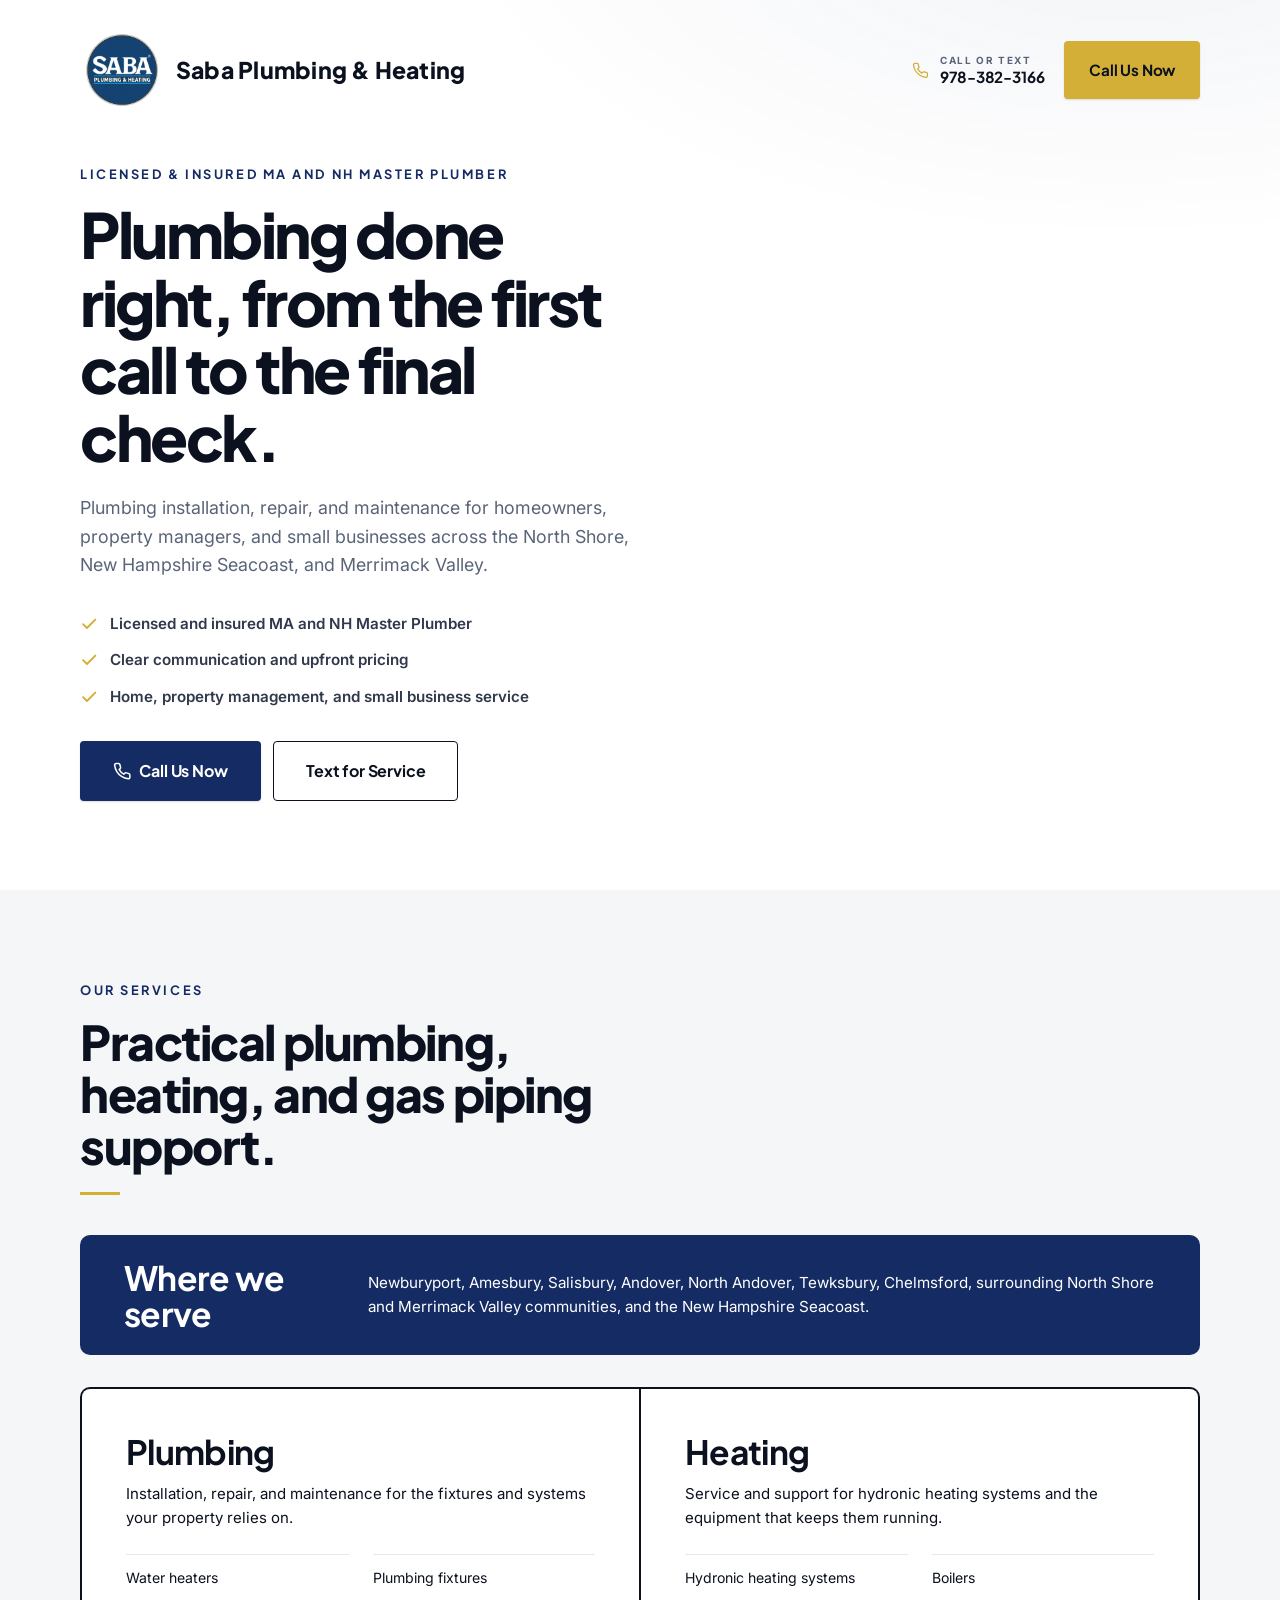
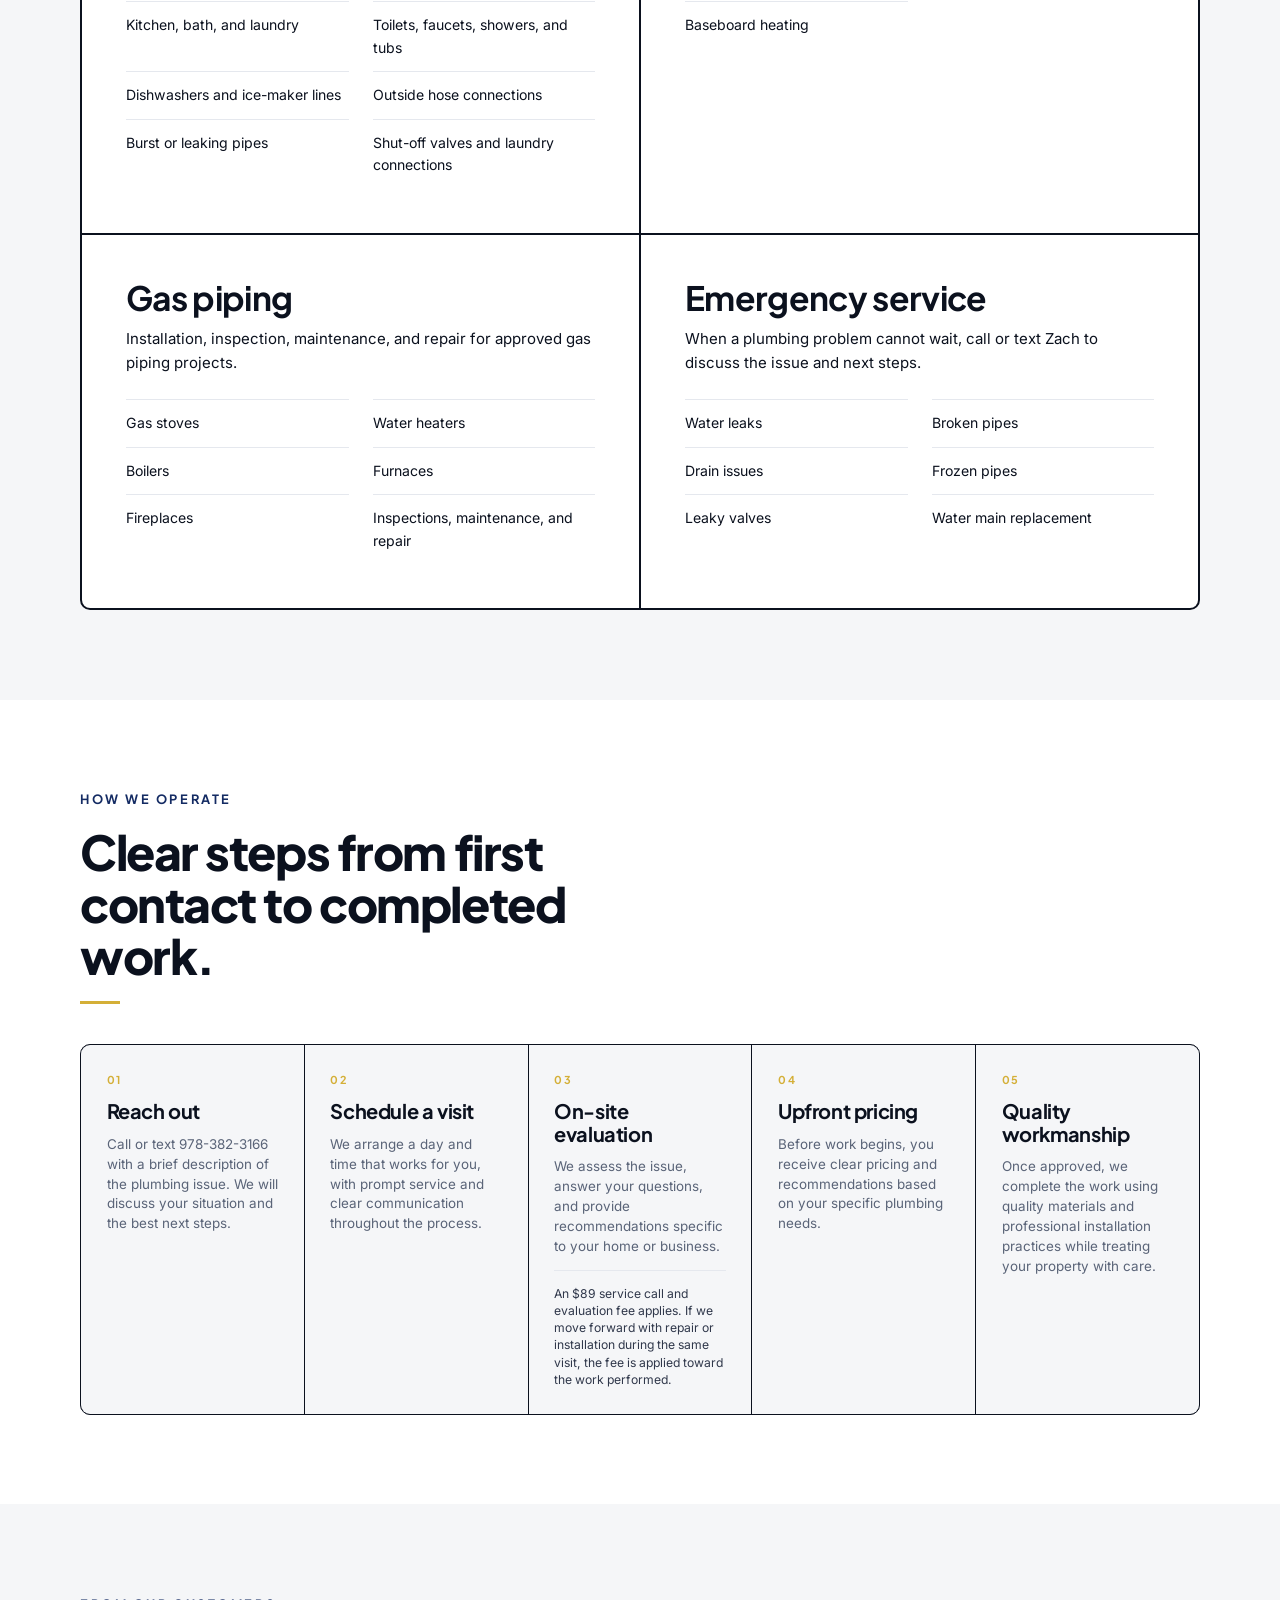
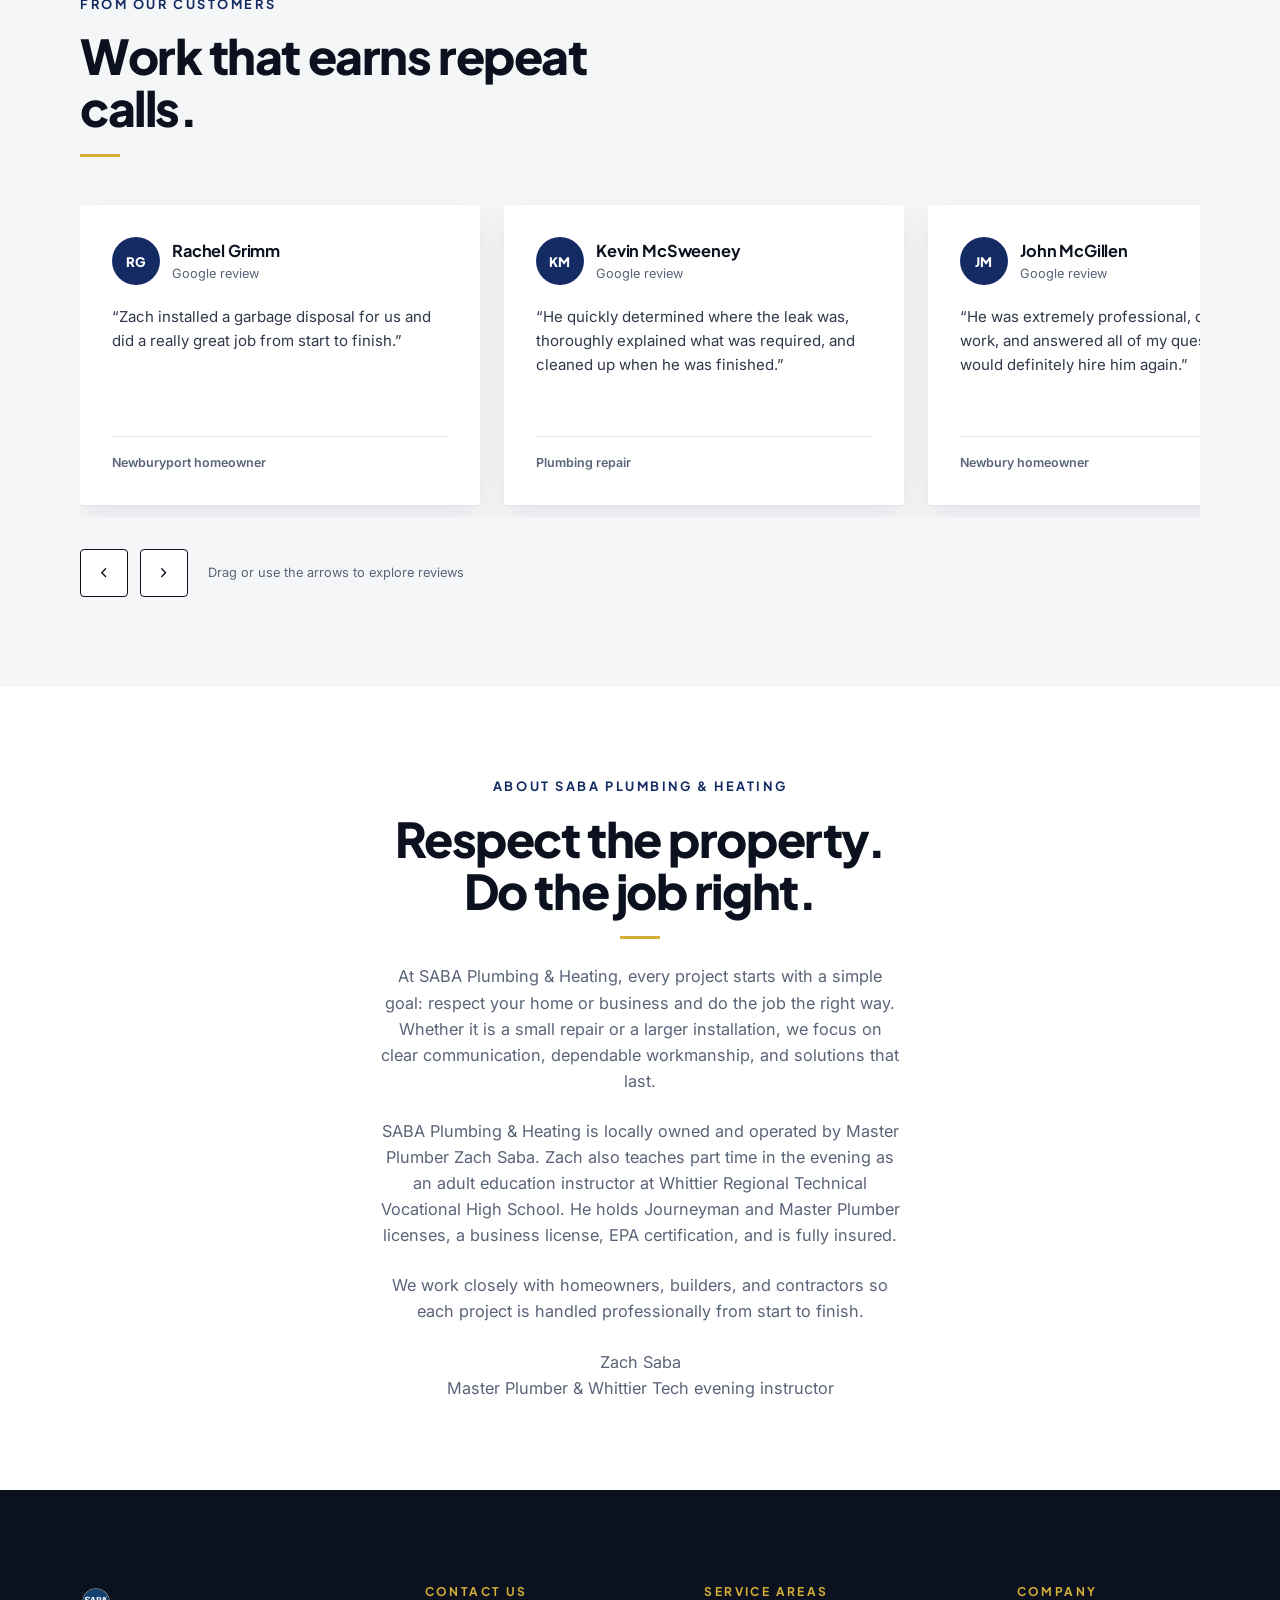
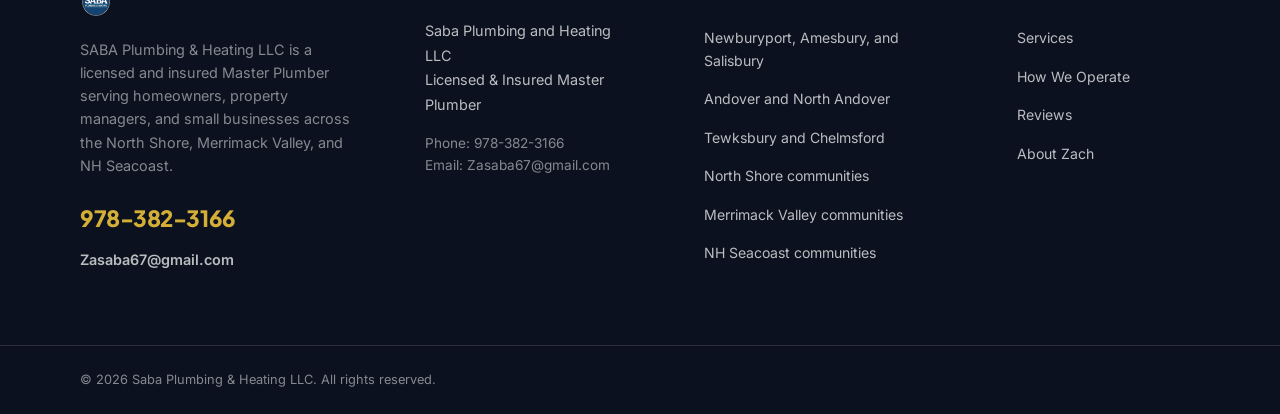
==== commit 212e91b0: "SabaRedesign" ====
--- a/index.html
+++ b/index.html
@@ -31,16 +31,11 @@
 <header class="site-header" id="siteHeader">
   <div class="container header-inner">
     <div class="header-brand">
-      <a class="logo" href="#top" aria-label="SABA Plumbing &amp; Heating home">
-        <img src="images/logo.png" alt="SABA Plumbing &amp; Heating logo" class="header-logo-image">
+      <a class="logo" href="#top" aria-label="Saba Plumbing &amp; Heating home">
+        <img src="images/logo.png" alt="Saba Plumbing &amp; Heating logo" class="header-logo-image">
       </a>
-      <span class="company-name">SABA Plumbing &amp; Heating</span>
+      <span class="company-name">Saba Plumbing &amp; Heating</span>
     </div>
-    <nav class="site-nav" aria-label="Main navigation">
-      <a href="#top">Home</a>
-      <a href="#how-we-operate">How We Operate</a>
-      <a href="#reviews">Reviews</a>
-    </nav>
     <div class="header-actions">
       <a class="header-phone" href="tel:978-382-3166">
         <svg class="icon" viewBox="0 0 24 24" fill="none" stroke="currentColor" stroke-width="1.8" stroke-linecap="round" stroke-linejoin="round" aria-hidden="true"><path d="M22 16.92v3a2 2 0 0 1-2.18 2 19.79 19.79 0 0 1-8.63-3.07 19.5 19.5 0 0 1-6-6A19.79 19.79 0 0 1 2.12 4.18 2 2 0 0 1 4.11 2h3a2 2 0 0 1 2 1.72c.13.96.36 1.9.7 2.81a2 2 0 0 1-.45 2.11L8.09 9.91a16 16 0 0 0 6 6l1.27-1.27a2 2 0 0 1 2.11-.45c.91.34 1.85.57 2.81.7A2 2 0 0 1 22 16.92z"/></svg>
--- a/styles.css
+++ b/styles.css
@@ -328,23 +328,6 @@
 .h-8 { height: 2rem; width: auto; }
 .header-logo-image { height: 5.25rem; width: auto; }
 
-.site-nav {
-  display: flex;
-  align-items: center;
-  justify-content: center;
-  gap: clamp(0.75rem, 1.5vw, 1.5rem);
-  margin-inline: auto;
-  font-family: var(--font-display);
-  font-size: 0.78rem;
-  font-weight: 700;
-  color: var(--color-ink-soft);
-  white-space: nowrap;
-}
-.site-nav a {
-  transition: color var(--t-med) var(--ease-premium), transform var(--t-fast) var(--ease-premium);
-}
-.site-nav a:hover, .site-nav a:focus-visible { color: var(--color-navy); transform: translateY(-1px); }
-
 .header-actions {
   display: flex;
   align-items: center;
@@ -479,7 +462,7 @@
    8. Services, process, and service-area details
    -------------------------------------------------------------------------- */
 .service-area-inline { display: grid; grid-template-columns: minmax(0, 0.45fr) minmax(0, 1.55fr); gap: var(--space-5); align-items: center; margin-bottom: var(--space-6); padding: var(--space-5) var(--space-6); background: var(--color-navy); color: var(--color-white); border-radius: 10px; overflow: hidden; }
-.service-area-inline h3 { color: var(--color-gold); font-size: var(--heading-md); letter-spacing: var(--track-sm); margin-left: 0.75rem; }
+.service-area-inline h3 { color: var(--color-white); font-size: var(--heading-md); letter-spacing: var(--track-sm); margin-left: 0.75rem; }
 .service-area-inline p { color: var(--color-white); font-size: 0.95rem; }
 
 /* --------------------------------------------------------------------------
@@ -918,14 +901,12 @@
 @media (min-width: 1081px) {
   .header-inner {
     display: grid;
-    grid-template-columns: minmax(0, 1fr) auto minmax(0, 1fr);
+    grid-template-columns: minmax(0, 1fr) auto;
   }
-  .site-nav { margin-inline: 0; }
   .header-actions { justify-self: end; }
 }
 
 @media (max-width: 1080px) {
-  .site-nav { gap: 0.7rem; font-size: 0.7rem; }
   .header-cta { display: none; }
   .header-inner { gap: 0.75rem; }
   .service-area-inline { grid-template-columns: 1fr; }
@@ -941,24 +922,6 @@
 
 @media (max-width: 900px) {
   .process-grid { grid-template-columns: repeat(2, minmax(0, 1fr)); }
-  .site-nav {
-    position: fixed;
-    top: var(--header-h);
-    left: 0;
-    right: 0;
-    z-index: 999;
-    display: flex;
-    gap: 1.25rem;
-    overflow-x: auto;
-    padding: 0.7rem var(--gutter);
-    background: rgba(255, 255, 255, 0.98);
-    border-bottom: 1px solid var(--color-line);
-    box-shadow: 0 6px 18px rgba(11, 17, 30, 0.08);
-    -webkit-overflow-scrolling: touch;
-    scrollbar-width: none;
-  }
-  .site-nav::-webkit-scrollbar { display: none; }
-  .site-nav a { flex: 0 0 auto; }
   .hero { padding-top: calc(var(--header-h) + 3.5rem); }
   .floating-call { display: none; }
   .header-cta { display: none; }
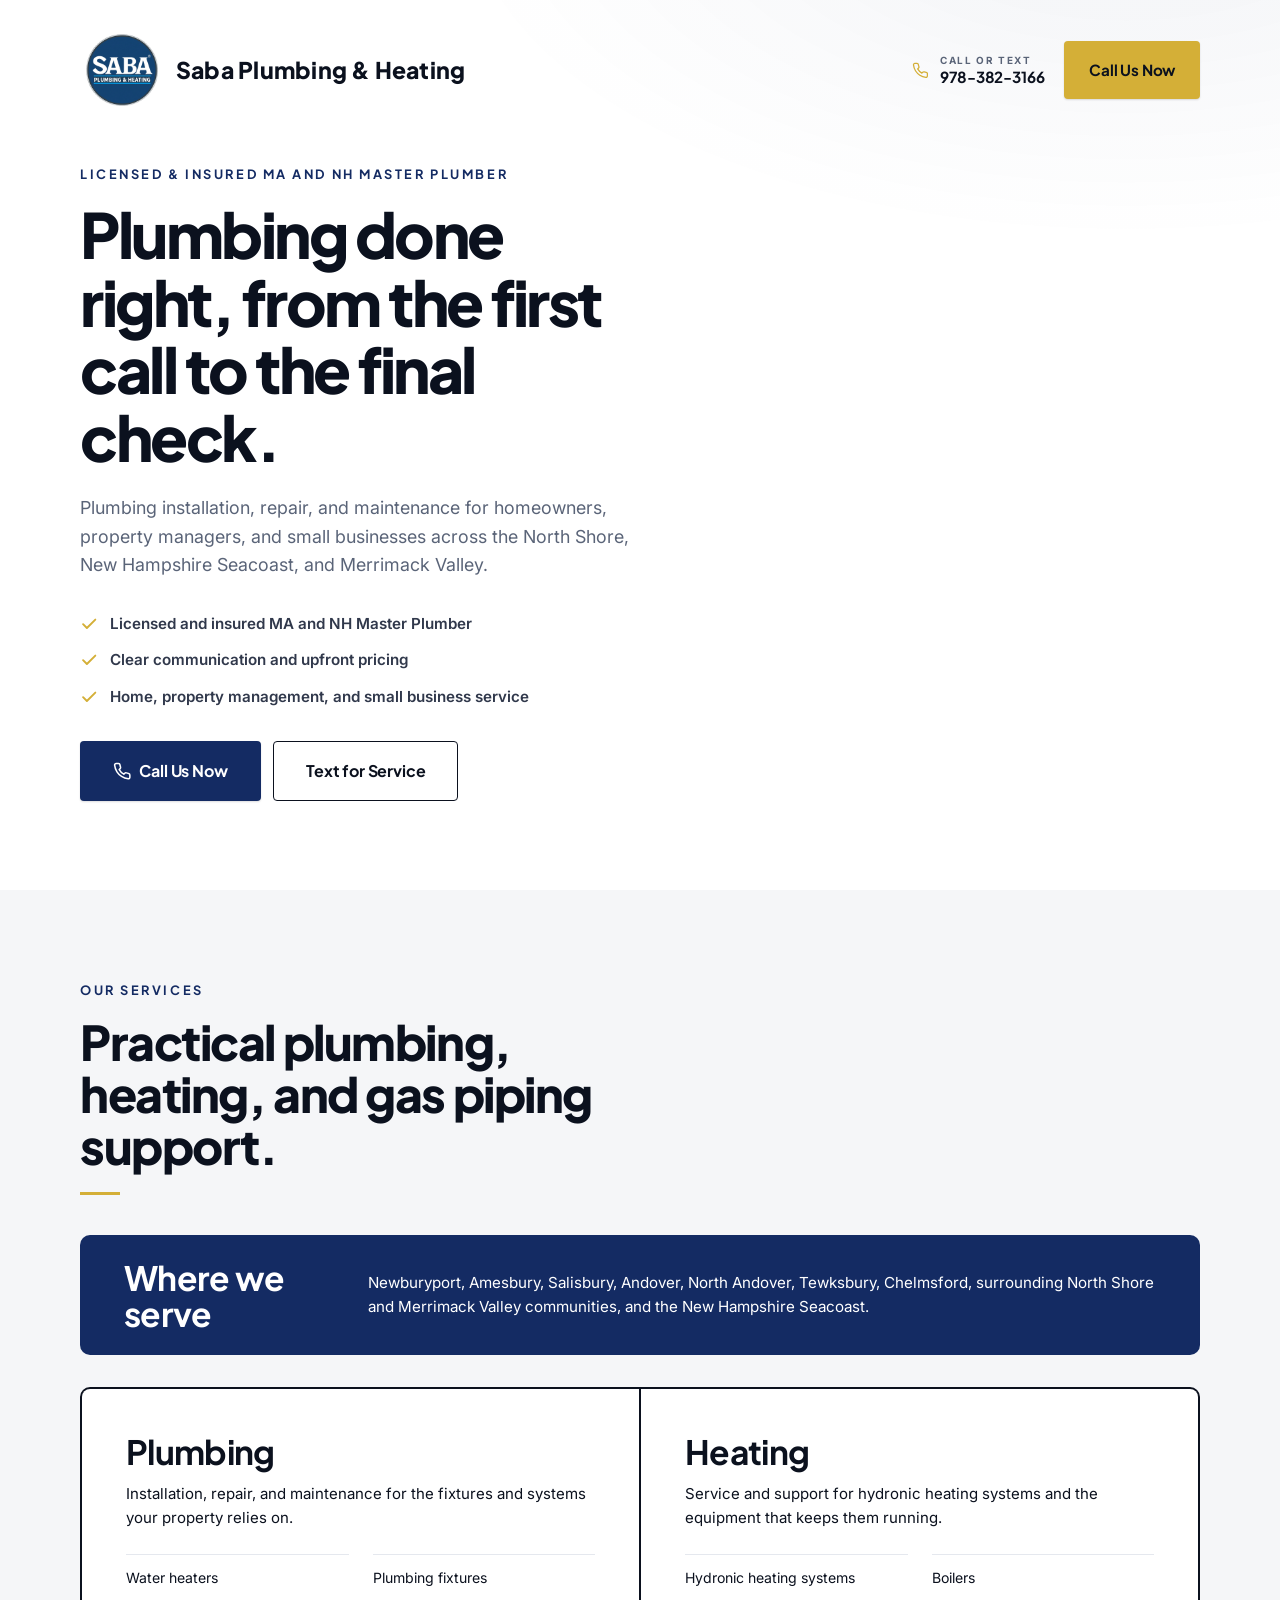
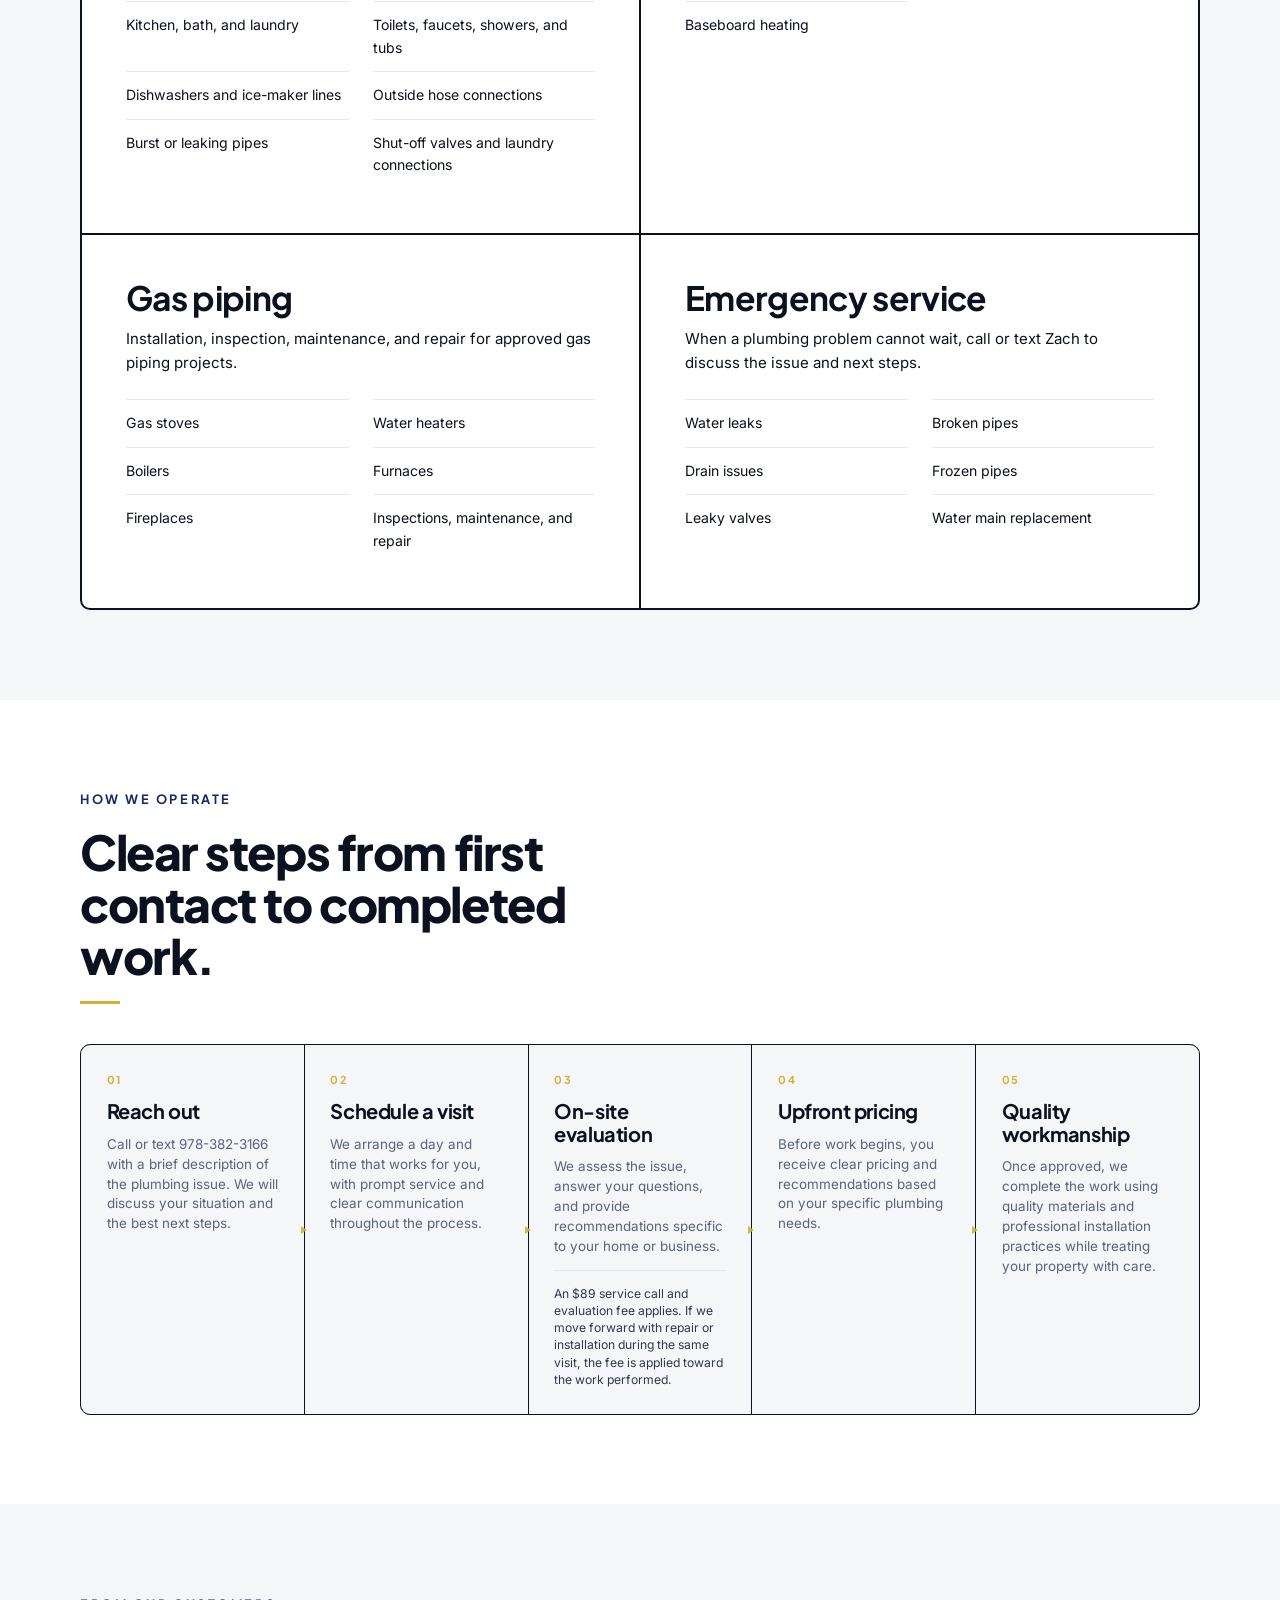
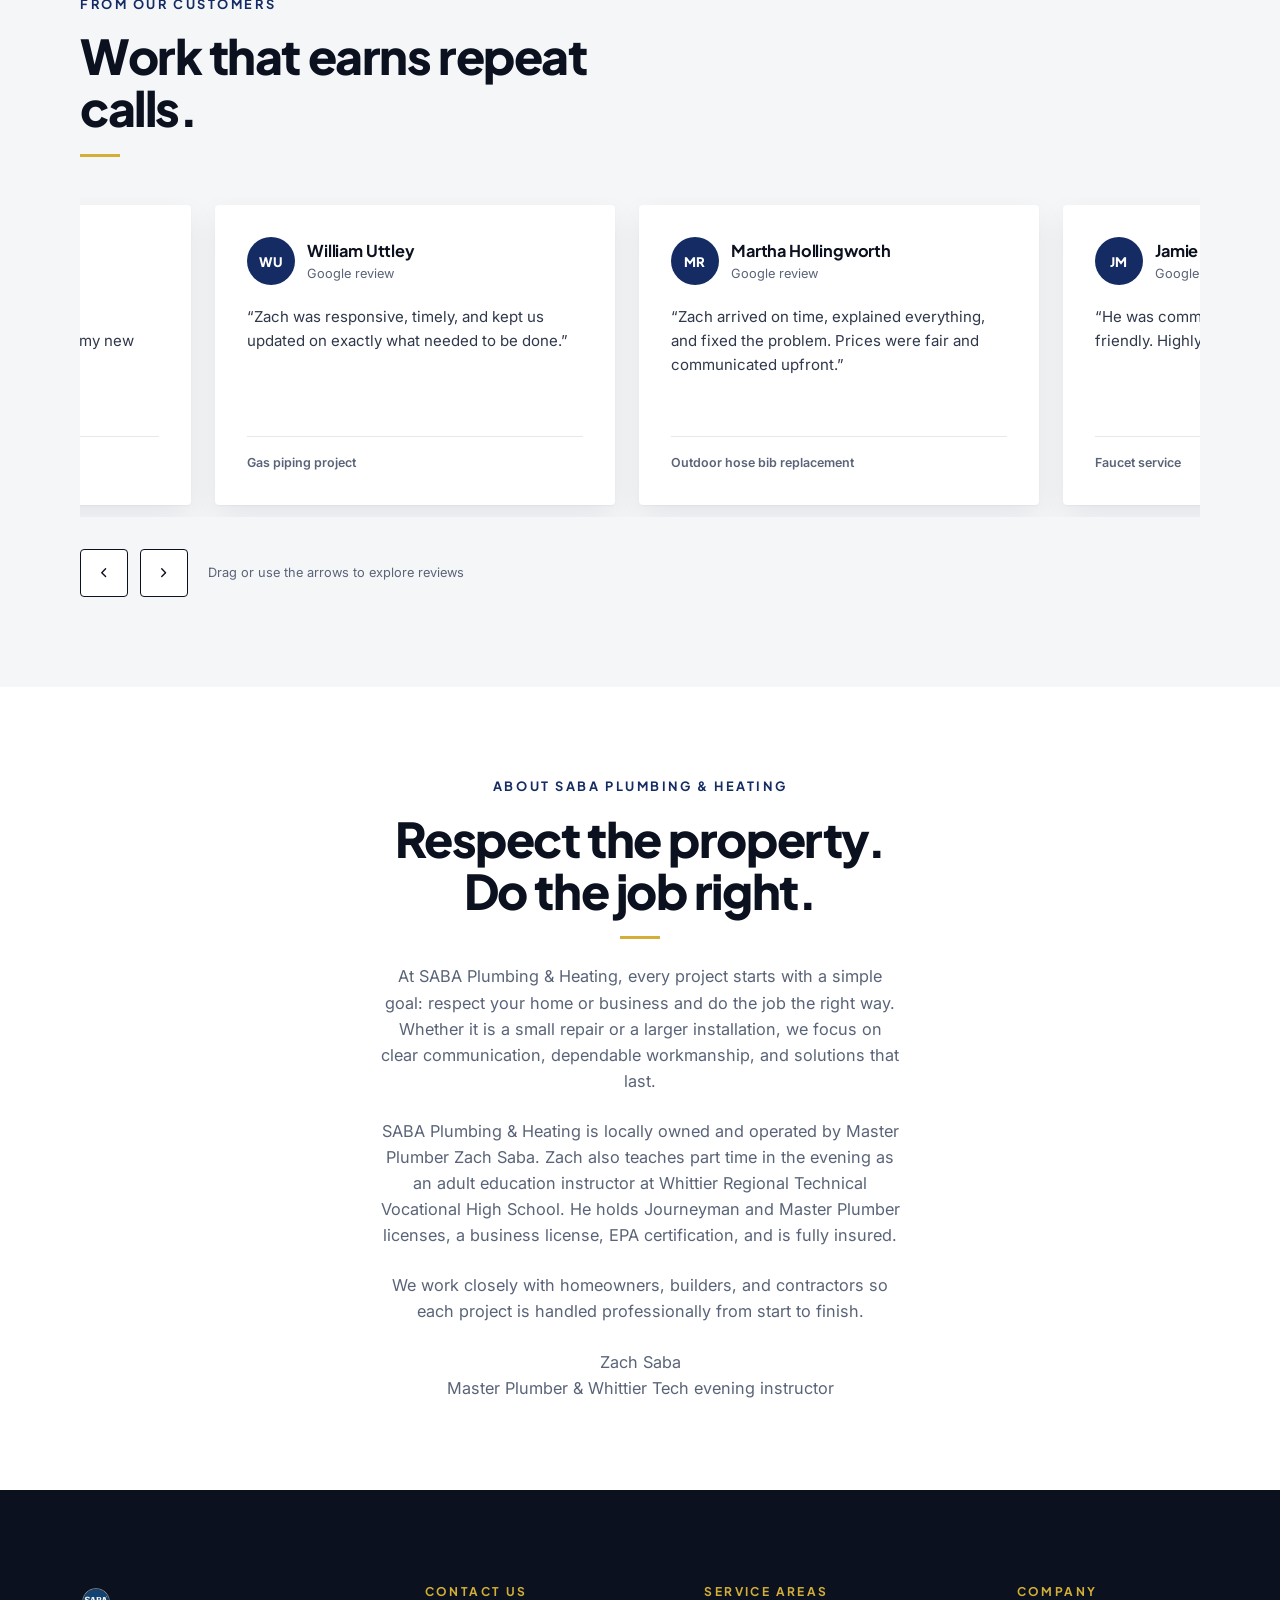
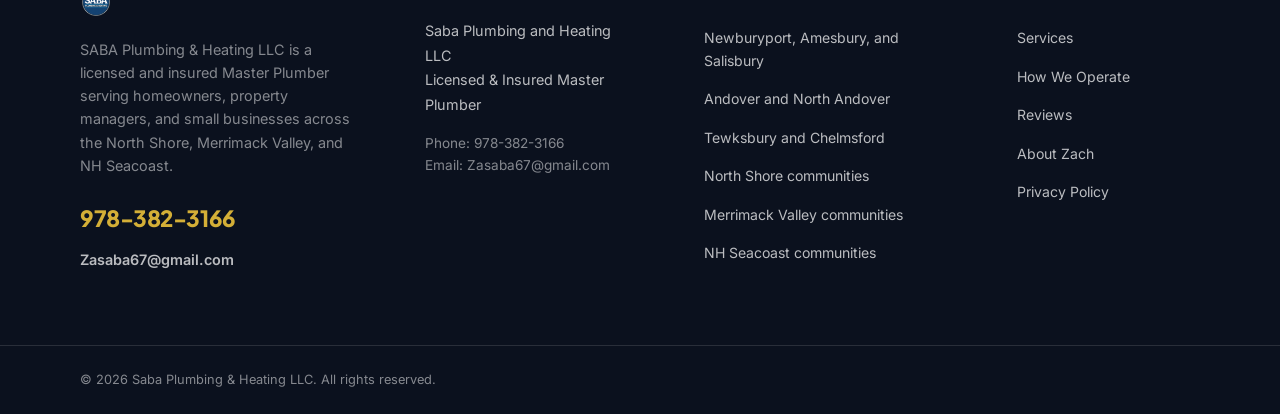
==== commit 9b9465a7: "Mobile Optimization" ====
--- a/index.html
+++ b/index.html
@@ -3,14 +3,14 @@
 <head>
 <meta charset="UTF-8">
 <meta name="viewport" content="width=device-width, initial-scale=1.0">
-<title>SABA Plumbing &amp; Heating | Licensed MA &amp; NH Master Plumber</title>
+<title>Saba Plumbing &amp; Heating | Licensed MA &amp; NH Master Plumber</title>
 <meta name="description" content="SABA Plumbing &amp; Heating provides plumbing installation, repair, maintenance, hydronic heating, boilers, and gas piping for homeowners, property managers, and small businesses across the North Shore, Merrimack Valley, and New Hampshire Seacoast.">
 <meta name="theme-color" content="#0B111E">
 <link rel="icon" type="image/png" href="images/logo.png">
 <link rel="preconnect" href="https://fonts.googleapis.com">
 <link rel="preconnect" href="https://fonts.gstatic.com" crossorigin>
 <link href="https://fonts.googleapis.com/css2?family=Plus+Jakarta+Sans:wght@500;600;700;800&family=Inter:wght@400;500;600;700&display=swap" rel="stylesheet">
-<link rel="stylesheet" href="styles.css?v=14">
+<link rel="stylesheet" href="styles.css?v=15">
 <script type="application/ld+json">
 {
   "@context": "https://schema.org",
@@ -63,7 +63,7 @@
           <a class="btn btn-outline btn-lg" href="sms:978-382-3166">Text for Service</a>
         </div>
       </div>
-      <div class="hero-media" id="heroMedia"><figure class="hero-photo"><img class="hero-photo-img" src="https://images.unsplash.com/photo-1621905251189-08b45d6a269e?w=1200&amp;q=80&amp;auto=format&amp;fit=crop" alt="Licensed plumber working on a home plumbing project" width="1200" height="900" loading="eager" fetchpriority="high" onerror="this.classList.add('hero-photo-fallback')"></figure></div>
+      <div class="hero-media" id="heroMedia"><figure class="hero-photo"><img class="hero-photo-img" src="https://images.pexels.com/photos/16509869/pexels-photo-16509869.jpeg?auto=compress&amp;cs=tinysrgb&amp;w=1200" alt="Licensed plumber tightening a pipe fitting with an adjustable wrench" width="1200" height="795" loading="eager" fetchpriority="high" onerror="this.classList.add('hero-photo-fallback')"></figure></div>
     </div>
   </section>
 
@@ -71,7 +71,7 @@
     <div class="container">
       <div class="section-head"><div class="section-head-copy js-reveal js-reveal-blur"><p class="overline">Our services</p><h2 class="section-title" id="services-title">Practical plumbing, heating, and gas piping support.</h2><div class="section-rule" aria-hidden="true"></div></div></div>
       <div class="service-area-inline js-reveal"><h3>Where we serve</h3><p>Newburyport, Amesbury, Salisbury, Andover, North Andover, Tewksbury, Chelmsford, surrounding North Shore and Merrimack Valley communities, and the New Hampshire Seacoast.</p></div>
-      <div class="service-groups">
+      <div class="service-groups" tabindex="0" role="region" aria-label="Services">
         <article class="service-group js-reveal"><h3>Plumbing</h3><p>Installation, repair, and maintenance for the fixtures and systems your property relies on.</p><ul><li>Water heaters</li><li>Plumbing fixtures</li><li>Kitchen, bath, and laundry</li><li>Toilets, faucets, showers, and tubs</li><li>Dishwashers and ice-maker lines</li><li>Outside hose connections</li><li>Burst or leaking pipes</li><li>Shut-off valves and laundry connections</li></ul></article>
         <article class="service-group js-reveal"><h3>Heating</h3><p>Service and support for hydronic heating systems and the equipment that keeps them running.</p><ul><li>Hydronic heating systems</li><li>Boilers</li><li>Baseboard heating</li></ul></article>
         <article class="service-group js-reveal"><h3>Gas piping</h3><p>Installation, inspection, maintenance, and repair for approved gas piping projects.</p><ul><li>Gas stoves</li><li>Water heaters</li><li>Boilers</li><li>Furnaces</li><li>Fireplaces</li><li>Inspections, maintenance, and repair</li></ul></article>
@@ -84,7 +84,7 @@
   <section class="process section-pad" id="how-we-operate" aria-labelledby="process-title">
     <div class="container">
       <div class="section-head"><div class="section-head-copy js-reveal js-reveal-blur"><p class="overline">How we operate</p><h2 class="section-title" id="process-title">Clear steps from first contact to completed work.</h2><div class="section-rule" aria-hidden="true"></div></div></div>
-      <div class="process-grid">
+      <div class="process-grid" tabindex="0" role="region" aria-label="How we operate steps">
         <article class="process-step js-reveal"><span class="service-num">01</span><h3>Reach out</h3><p>Call or text 978-382-3166 with a brief description of the plumbing issue. We will discuss your situation and the best next steps.</p></article>
         <article class="process-step js-reveal"><span class="service-num">02</span><h3>Schedule a visit</h3><p>We arrange a day and time that works for you, with prompt service and clear communication throughout the process.</p></article>
         <article class="process-step js-reveal"><span class="service-num">03</span><h3>On-site evaluation</h3><p>We assess the issue, answer your questions, and provide recommendations specific to your home or business.</p><p class="fee-note">An $89 service call and evaluation fee applies. If we move forward with repair or installation during the same visit, the fee is applied toward the work performed.</p></article>
@@ -114,7 +114,7 @@
 
 </main>
 
-<footer class="site-footer" id="contact"><div class="container footer-grid"><div class="footer-col footer-brand"><a class="footer-logo" href="#top"><img src="images/logo.png" alt="SABA Plumbing &amp; Heating logo" class="h-8"></a><p class="footer-blurb">SABA Plumbing &amp; Heating LLC is a licensed and insured Master Plumber serving homeowners, property managers, and small businesses across the North Shore, Merrimack Valley, and NH Seacoast.</p><a class="footer-phone-link" href="tel:978-382-3166">978-382-3166</a><a class="footer-sms-link" href="mailto:Zasaba67@gmail.com">Zasaba67@gmail.com</a></div><div class="footer-col"><h4 class="footer-heading">Contact us</h4><address class="footer-address">Saba Plumbing and Heating LLC<br>Licensed &amp; Insured Master Plumber</address><p class="footer-hours">Phone: 978-382-3166<br>Email: Zasaba67@gmail.com</p></div><div class="footer-col"><h4 class="footer-heading">Service areas</h4><ul class="footer-list"><li>Newburyport, Amesbury, and Salisbury</li><li>Andover and North Andover</li><li>Tewksbury and Chelmsford</li><li>North Shore communities</li><li>Merrimack Valley communities</li><li>NH Seacoast communities</li></ul></div><div class="footer-col"><h4 class="footer-heading">Company</h4><ul class="footer-list footer-links"><li><a href="#services">Services</a></li><li><a href="#how-we-operate">How We Operate</a></li><li><a href="#reviews">Reviews</a></li><li><a href="#about">About Zach</a></li></ul></div></div><div class="footer-bottom"><div class="container footer-bottom-inner"><p>&copy; <span id="year">2026</span> Saba Plumbing &amp; Heating LLC. All rights reserved.</p></div></div></footer>
+<footer class="site-footer" id="contact"><div class="container footer-grid"><div class="footer-col footer-brand"><a class="footer-logo" href="#top"><img src="images/logo.png" alt="SABA Plumbing &amp; Heating logo" class="h-8"></a><p class="footer-blurb">SABA Plumbing &amp; Heating LLC is a licensed and insured Master Plumber serving homeowners, property managers, and small businesses across the North Shore, Merrimack Valley, and NH Seacoast.</p><a class="footer-phone-link" href="tel:978-382-3166">978-382-3166</a><a class="footer-sms-link" href="mailto:Zasaba67@gmail.com">Zasaba67@gmail.com</a></div><div class="footer-col"><h4 class="footer-heading">Contact us</h4><address class="footer-address">Saba Plumbing and Heating LLC<br>Licensed &amp; Insured Master Plumber</address><p class="footer-hours">Phone: 978-382-3166<br>Email: Zasaba67@gmail.com</p></div><div class="footer-col"><h4 class="footer-heading">Service areas</h4><ul class="footer-list"><li>Newburyport, Amesbury, and Salisbury</li><li>Andover and North Andover</li><li>Tewksbury and Chelmsford</li><li>North Shore communities</li><li>Merrimack Valley communities</li><li>NH Seacoast communities</li></ul></div><div class="footer-col"><h4 class="footer-heading">Company</h4><ul class="footer-list footer-links"><li><a href="#services">Services</a></li><li><a href="#how-we-operate">How We Operate</a></li><li><a href="#reviews">Reviews</a></li><li><a href="#about">About Zach</a></li><li><a href="privacy-policy.html">Privacy Policy</a></li></ul></div></div><div class="footer-bottom"><div class="container footer-bottom-inner"><p>&copy; <span id="year">2026</span> Saba Plumbing &amp; Heating LLC. All rights reserved.</p></div></div></footer>
 
 <div class="mobile-bar"><a class="mobile-bar-btn mobile-bar-call" href="tel:978-382-3166"><svg class="icon" viewBox="0 0 24 24" fill="none" stroke="currentColor" stroke-width="2" stroke-linecap="round" stroke-linejoin="round" aria-hidden="true"><path d="M22 16.92v3a2 2 0 0 1-2.18 2 19.79 19.79 0 0 1-8.63-3.07 19.5 19.5 0 0 1-6-6A19.79 19.79 0 0 1 2.12 4.18 2 2 0 0 1 4.11 2h3a2 2 0 0 1 2 1.72c.13.96.36 1.9.7 2.81a2 2 0 0 1-.45 2.11L8.09 9.91a16 16 0 0 0 6 6l1.27-1.27a2 2 0 0 1 2.11-.45c.91.34 1.85.57 2.81.7A2 2 0 0 1 22 16.92z"/></svg>Call Now</a><a class="mobile-bar-btn mobile-bar-text" href="sms:978-382-3166">Text Us</a></div>
 <a class="floating-call" id="floatingCall" href="tel:978-382-3166" aria-label="Call SABA Plumbing &amp; Heating now"><svg class="icon" viewBox="0 0 24 24" fill="none" stroke="currentColor" stroke-width="2" stroke-linecap="round" stroke-linejoin="round" aria-hidden="true"><path d="M22 16.92v3a2 2 0 0 1-2.18 2 19.79 19.79 0 0 1-8.63-3.07 19.5 19.5 0 0 1-6-6A19.79 19.79 0 0 1 2.12 4.18 2 2 0 0 1 4.11 2h3a2 2 0 0 1 2 1.72c.13.96.36 1.9.7 2.81a2 2 0 0 1-.45 2.11L8.09 9.91a16 16 0 0 0 6 6l1.27-1.27a2 2 0 0 1 2.11-.45c.91.34 1.85.57 2.81.7A2 2 0 0 1 22 16.92z"/></svg>Call Now</a>
--- a/styles.css
+++ b/styles.css
@@ -535,7 +535,26 @@
 
 .process { background: var(--color-white); }
 .process-grid { display: grid; grid-template-columns: repeat(5, minmax(0, 1fr)); gap: 1px; background: var(--color-ink); border: 1px solid var(--color-ink); border-radius: 10px; overflow: hidden; }
-.process-step { background: var(--color-mist); padding: clamp(1.1rem, 2vw, 1.6rem); min-width: 0; }
+.process-step { position: relative; background: var(--color-mist); padding: clamp(1.1rem, 2vw, 1.6rem); min-width: 0; }
+
+/* Subtle gold connector triangles between process steps (right-pointing on
+   multi-column rows). Row-ending cards get their arrow suppressed below so
+   no triangle points off into the void. */
+.process-step:not(:last-child)::after {
+  content: "";
+  position: absolute;
+  top: 50%;
+  right: -3px; /* straddle the 1px hairline seam */
+  width: 0;
+  height: 0;
+  border-top: 4px solid transparent;
+  border-bottom: 4px solid transparent;
+  border-left: 6px solid var(--color-gold);
+  transform: translateY(-50%);
+  z-index: 1;
+  opacity: 0.9;
+  pointer-events: none;
+}
 .process-step .service-num { display: block; margin-bottom: 0.75rem; font-size: 0.68rem; }
 .process-step h3 { font-size: clamp(1rem, 0.65vw + 0.78rem, 1.25rem); line-height: 1.12; margin-bottom: 0.75rem; }
 .process-step > p { font-size: clamp(0.76rem, 0.22vw + 0.7rem, 0.84rem); line-height: 1.48; }
@@ -911,6 +930,8 @@
   .header-inner { gap: 0.75rem; }
   .service-area-inline { grid-template-columns: 1fr; }
   .process-grid { grid-template-columns: repeat(3, 1fr); }
+  /* 3-col wrap: drop the arrow off the end of each row (steps 3) */
+  .process-step:nth-child(3n):not(:last-child)::after { display: none; }
   .services-grid { grid-template-columns: repeat(2, 1fr); }
   .footer-grid { grid-template-columns: repeat(2, 1fr); }
   .section-head { flex-direction: column; align-items: flex-start; gap: 1.5rem; }
@@ -922,6 +943,10 @@
 
 @media (max-width: 900px) {
   .process-grid { grid-template-columns: repeat(2, minmax(0, 1fr)); }
+  /* 2-col wrap: drop the arrow off the end of each row (steps 2 and 4), but
+     lift the 3-col suppression so step 3's arrow can point at step 4. */
+  .process-step:nth-child(2n):not(:last-child)::after { display: none; }
+  .process-step:nth-child(3n):not(:last-child)::after { display: block; }
   .hero { padding-top: calc(var(--header-h) + 3.5rem); }
   .floating-call { display: none; }
   .header-cta { display: none; }
@@ -961,9 +986,66 @@
 }
 
 @media (max-width: 640px) {
+  :root {
+    /* Mobile gets a tighter reading rhythm. Desktop keeps the original
+       generous editorial spacing above. */
+    --section-pad: clamp(2.75rem, 9vw, 3.5rem);
+    --header-h: 92px;
+  }
+
   .header-inner { gap: 0.75rem; }
   .service-groups, .process-grid { grid-template-columns: 1fr; }
-  .service-group ul { grid-template-columns: 1fr; }
+
+  /* Mobile-only compact composition: the two text-heavy grids become
+     horizontal snap rails instead of five tall rows. The clipped next card
+     is an intentional affordance that says "swipe for more" without adding
+     another label to the page. */
+  .service-groups,
+  .process-grid {
+    display: flex;
+    gap: 0.75rem;
+    overflow-x: auto;
+    overflow-y: visible;
+    overscroll-behavior-x: contain;
+    scroll-snap-type: x mandatory;
+    scroll-padding-inline: 0.25rem;
+    scrollbar-width: none;
+    background: transparent;
+    border: 0;
+    border-radius: 0;
+    padding: 0.125rem 0.25rem 0.75rem;
+    margin-inline: -0.25rem;
+  }
+  .service-groups::-webkit-scrollbar,
+  .process-grid::-webkit-scrollbar { display: none; }
+  .service-group,
+  .process-step {
+    flex: 0 0 min(86vw, 22rem);
+    scroll-snap-align: start;
+    scroll-snap-stop: always;
+    border: 1px solid var(--color-line);
+    border-radius: 10px;
+    box-shadow: var(--shadow-1);
+  }
+  .service-group { padding: 1.5rem; }
+  .process-step { padding: 1.25rem; }
+  /* The process rail is horizontal on phones, so restore its small
+     right-pointing connectors instead of the stacked down arrows. */
+  .process-step:not(:last-child)::after {
+    top: 50%;
+    right: -0.55rem;
+    bottom: auto;
+    left: auto;
+    transform: translateY(-50%);
+    border-top: 4px solid transparent;
+    border-right: 0;
+    border-bottom: 4px solid transparent;
+    border-left: 6px solid var(--color-gold);
+  }
+  /* Each service card is wide enough for a two-column checklist on a phone.
+     This keeps the long Plumbing list useful without making its card
+     unnecessarily tall. */
+  .service-group ul { grid-template-columns: repeat(2, minmax(0, 1fr)); gap: 0 1rem; }
 
   .header-brand { flex: 1 1 auto; min-width: 0; flex-shrink: 1; }
   .company-name {
@@ -979,6 +1061,13 @@
   .review-card { flex-basis: 85%; }
   .footer-grid { grid-template-columns: 1fr; gap: 2.5rem; }
   .footer-bottom-inner { flex-direction: column; align-items: flex-start; }
+  .hero { padding-top: calc(var(--header-h) + 1.5rem); }
   .hero-cta .btn { width: 100%; }
   .carousel-hint { display: none; }
 }
+
+@media (max-width: 360px) {
+  /* Give very narrow phones a calmer checklist column rather than forcing
+     long service names into cramped two-column cells. */
+  .service-group ul { grid-template-columns: 1fr; }
+}
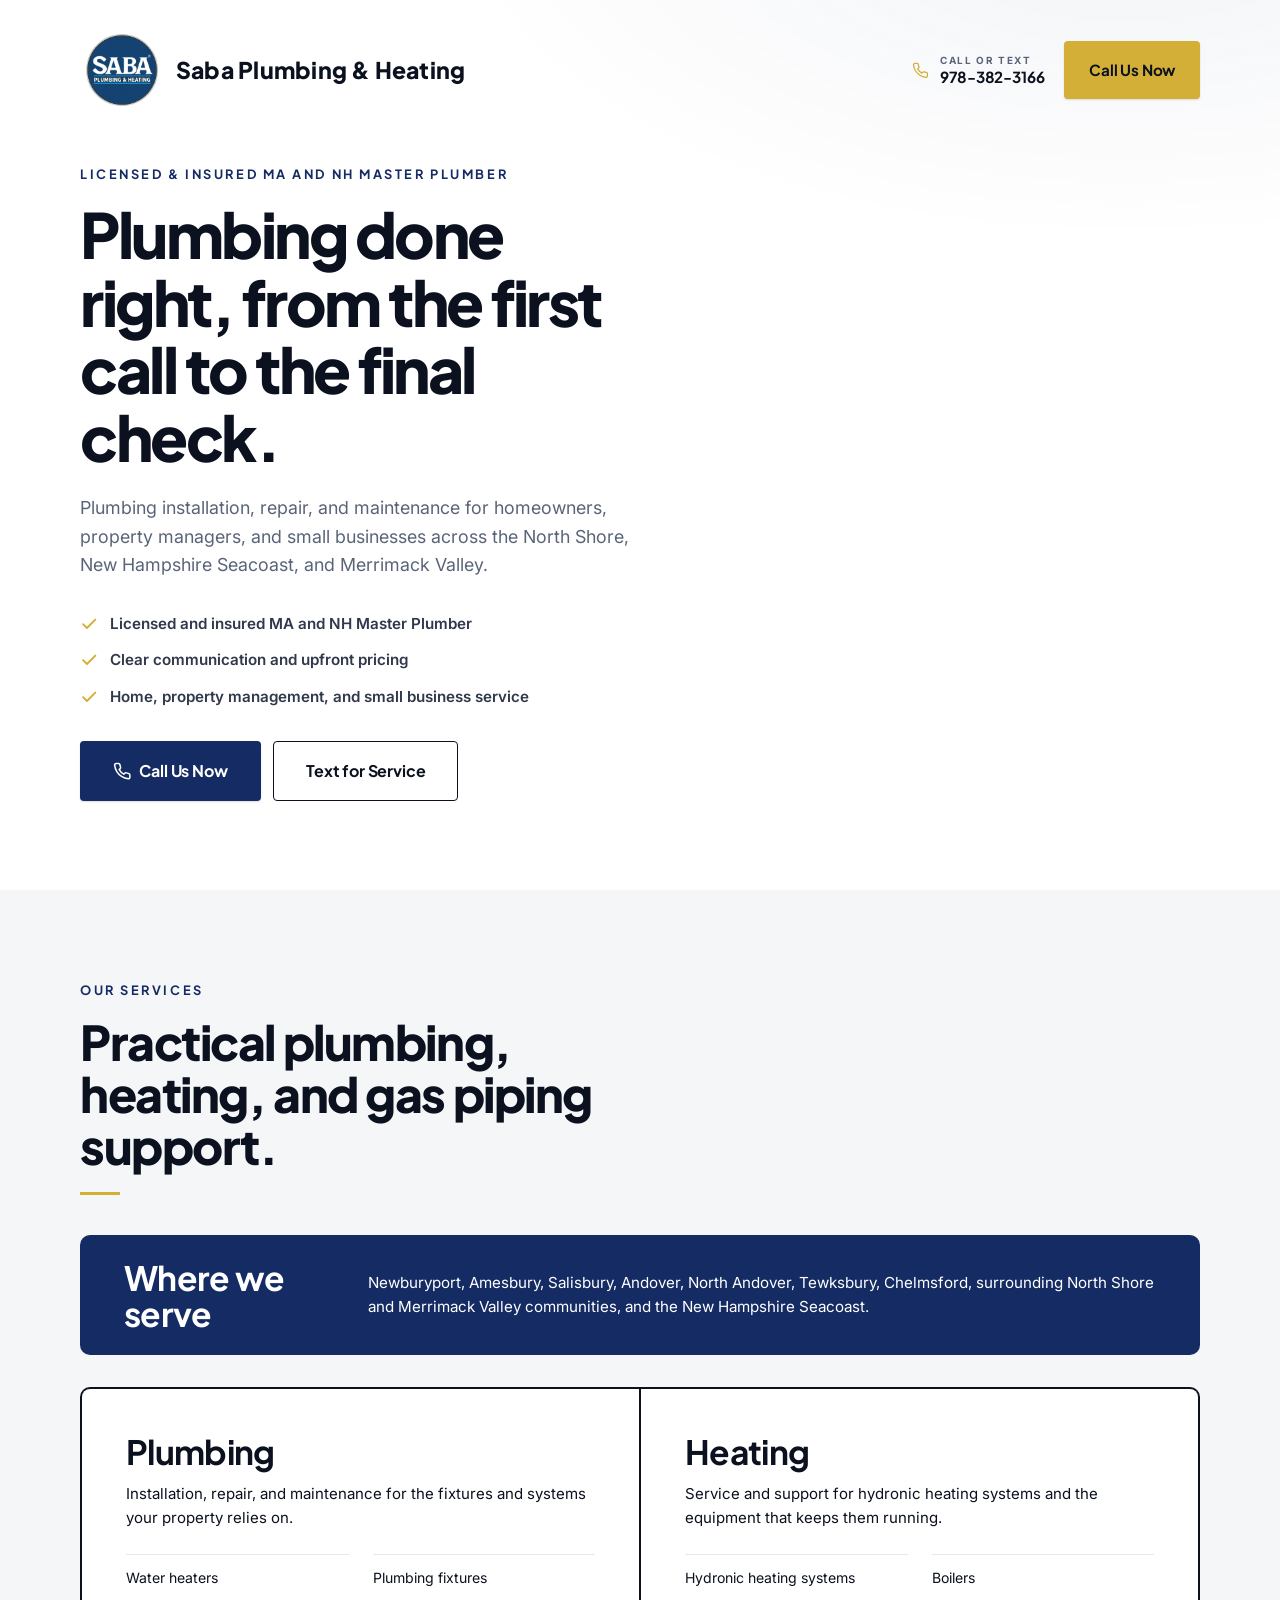
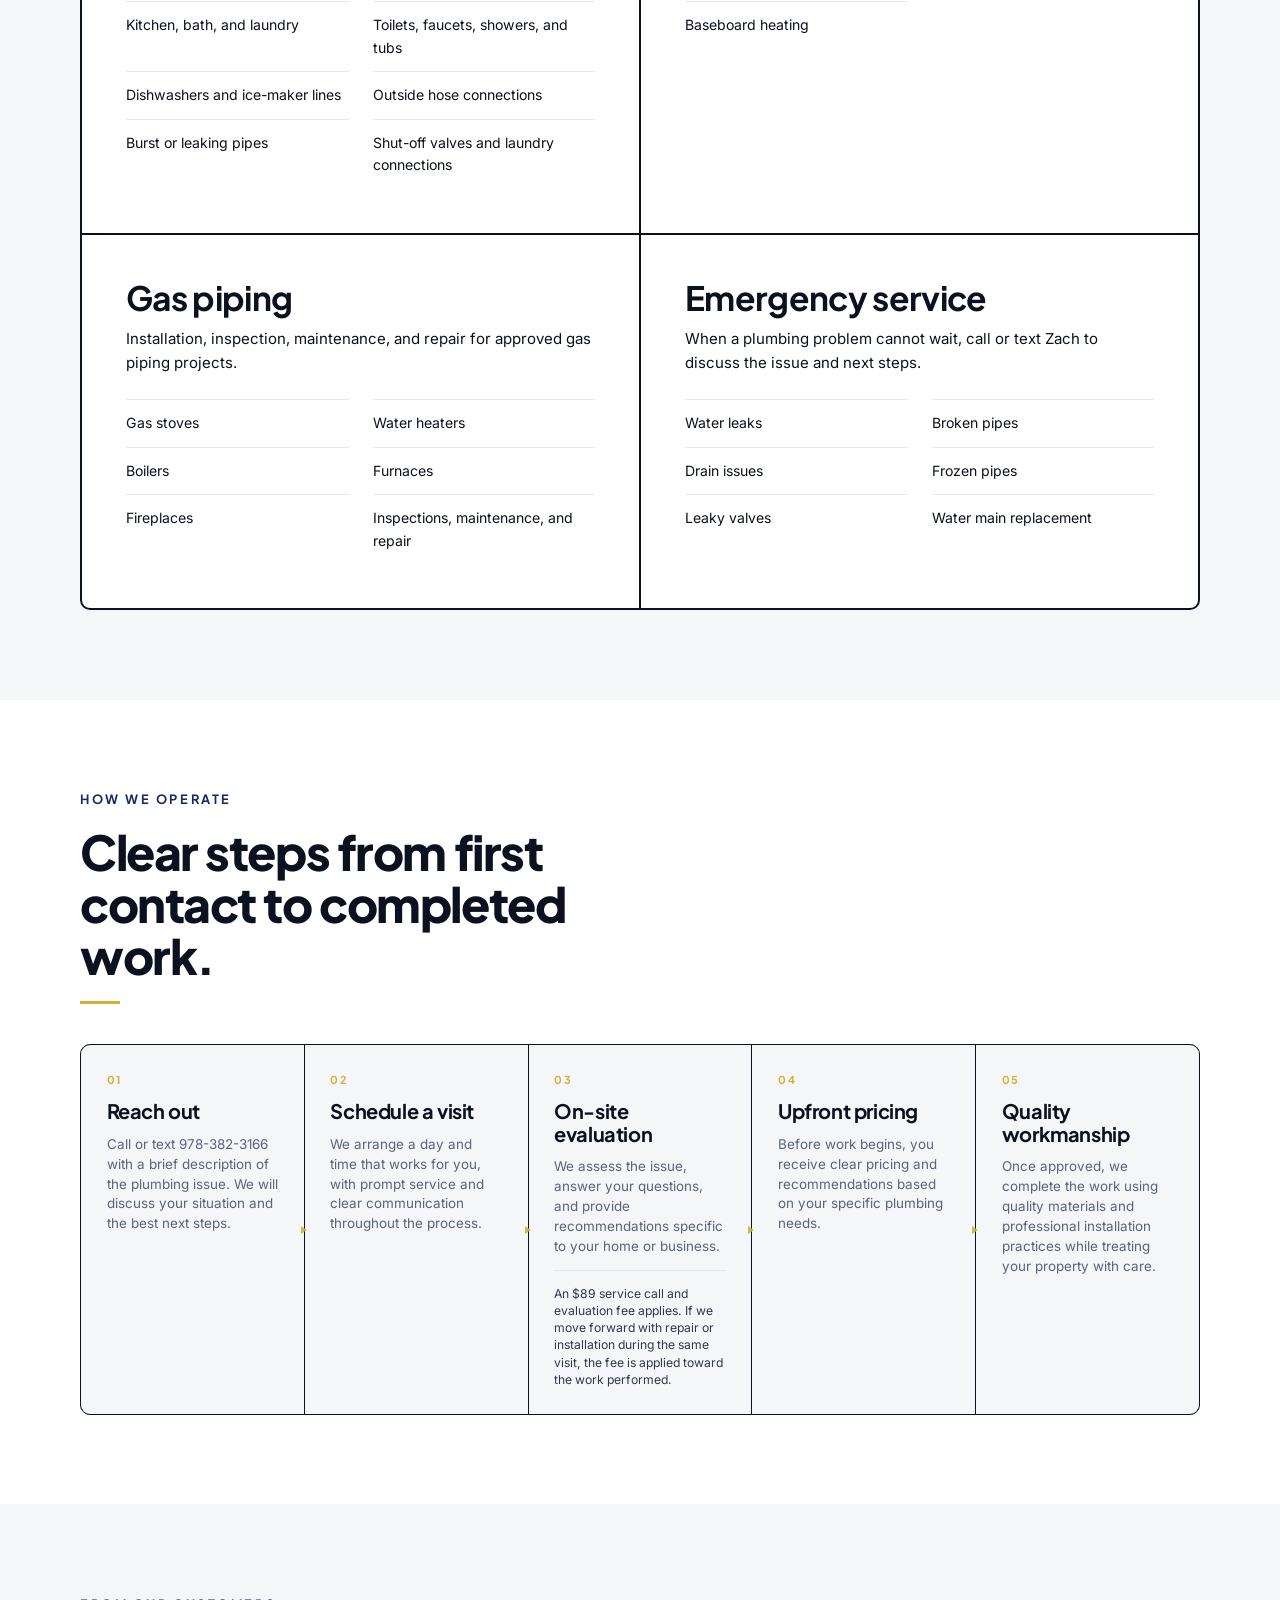
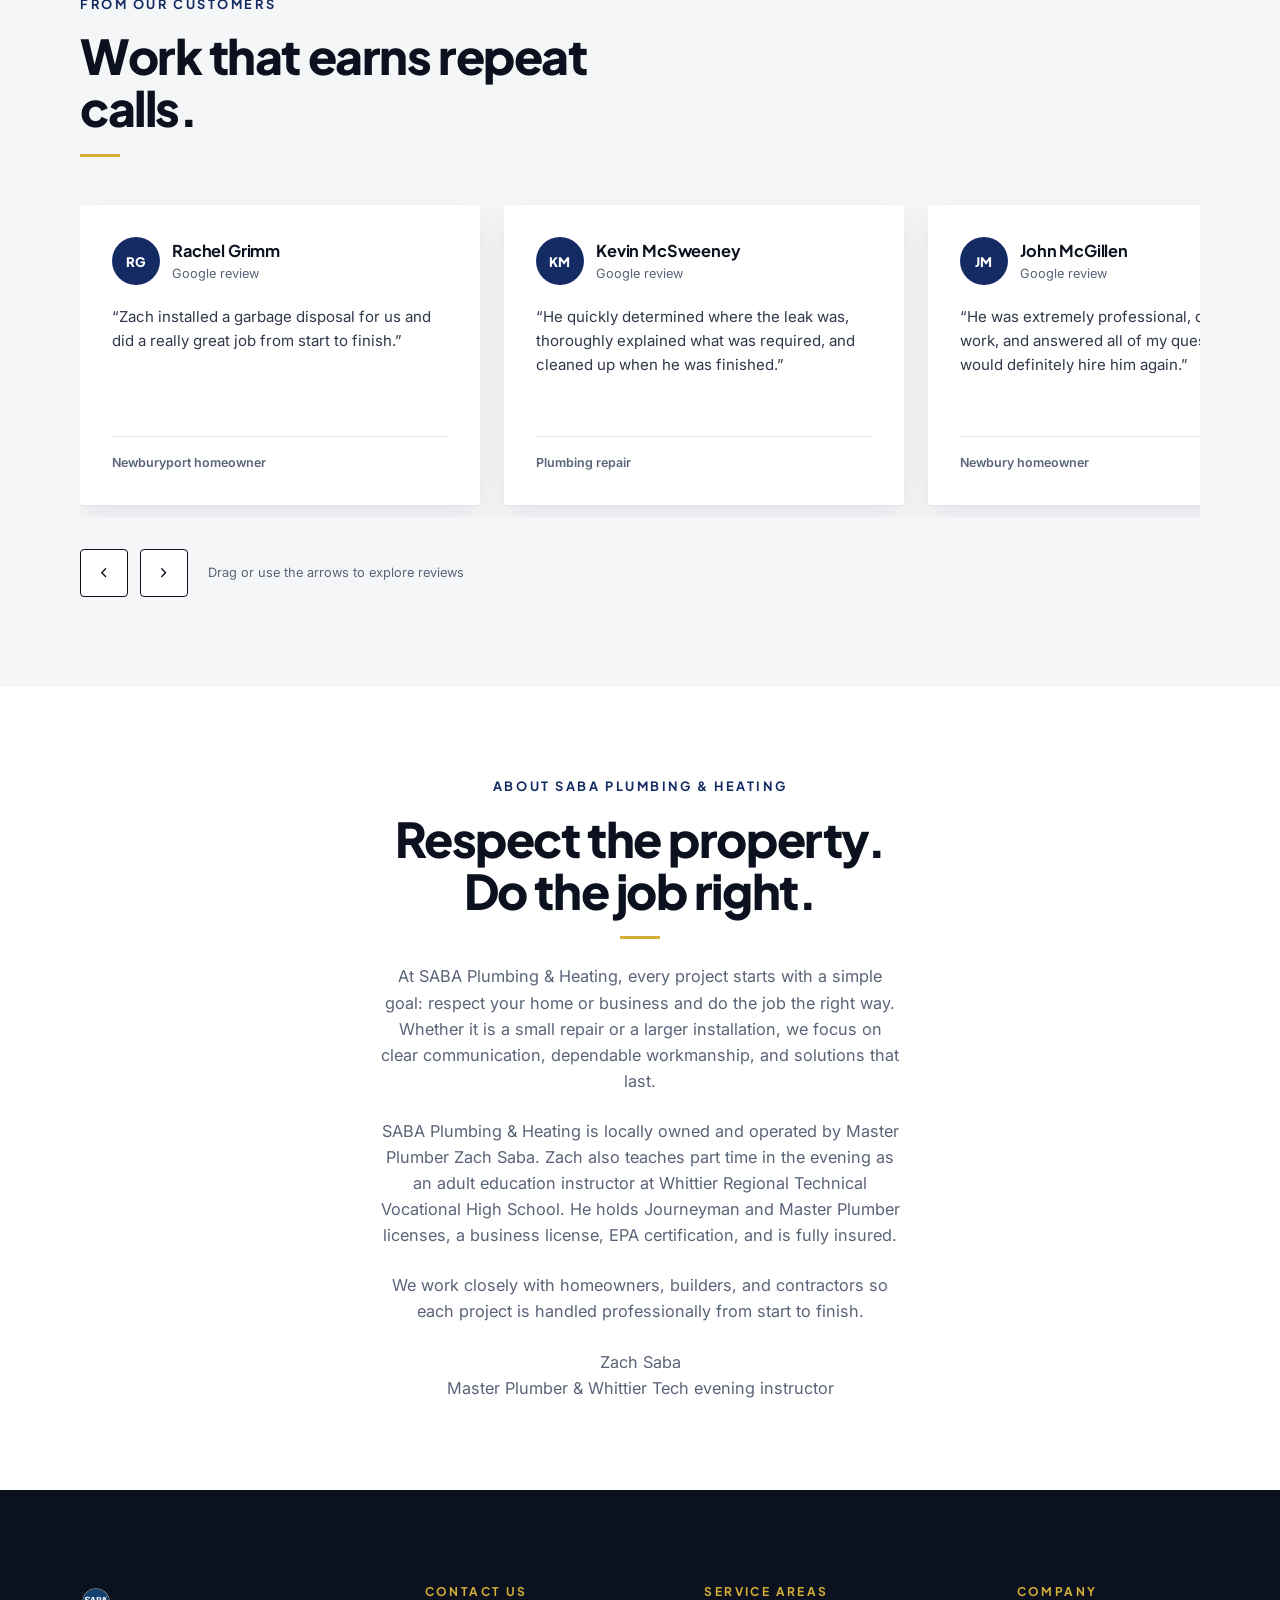
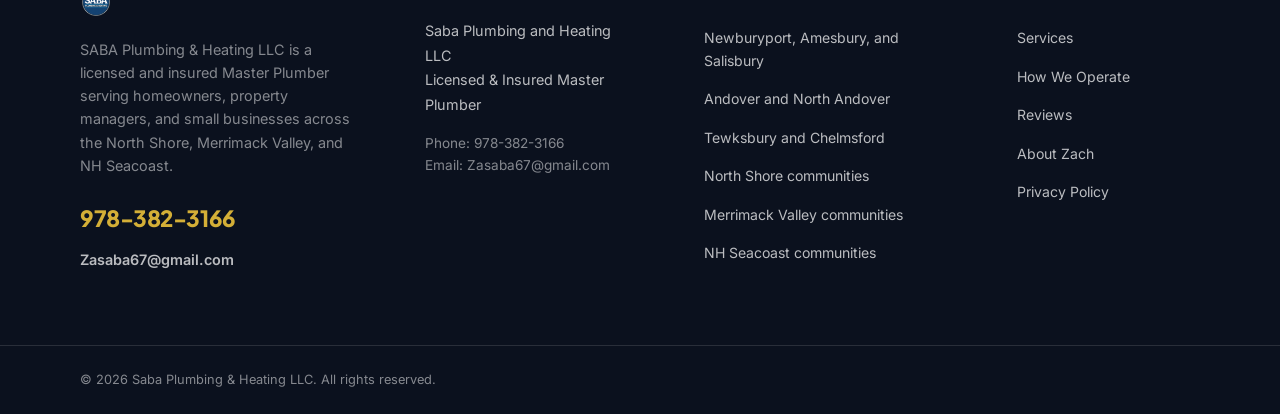
==== commit 440ccecf: "Mobile Fixes" ====
--- a/index.html
+++ b/index.html
@@ -77,6 +77,7 @@
         <article class="service-group js-reveal"><h3>Gas piping</h3><p>Installation, inspection, maintenance, and repair for approved gas piping projects.</p><ul><li>Gas stoves</li><li>Water heaters</li><li>Boilers</li><li>Furnaces</li><li>Fireplaces</li><li>Inspections, maintenance, and repair</li></ul></article>
         <article class="service-group js-reveal"><h3>Emergency service</h3><p>When a plumbing problem cannot wait, call or text Zach to discuss the issue and next steps.</p><ul><li>Water leaks</li><li>Broken pipes</li><li>Drain issues</li><li>Frozen pipes</li><li>Leaky valves</li><li>Water main replacement</li></ul></article>
       </div>
+      <p class="swipe-hint"><svg class="swipe-hint-arrow swipe-hint-arrow-left" viewBox="0 0 24 24" fill="none" stroke="currentColor" stroke-width="2.2" stroke-linecap="round" stroke-linejoin="round" aria-hidden="true"><path d="M15 18l-6-6 6-6"/></svg><span>Scroll left and right</span><svg class="swipe-hint-arrow swipe-hint-arrow-right" viewBox="0 0 24 24" fill="none" stroke="currentColor" stroke-width="2.2" stroke-linecap="round" stroke-linejoin="round" aria-hidden="true"><path d="M9 18l6-6-6-6"/></svg></p>
     </div>
   </section>
 
@@ -91,6 +92,7 @@
         <article class="process-step js-reveal"><span class="service-num">04</span><h3>Upfront pricing</h3><p>Before work begins, you receive clear pricing and recommendations based on your specific plumbing needs.</p></article>
         <article class="process-step js-reveal"><span class="service-num">05</span><h3>Quality workmanship</h3><p>Once approved, we complete the work using quality materials and professional installation practices while treating your property with care.</p></article>
       </div>
+      <p class="swipe-hint"><svg class="swipe-hint-arrow swipe-hint-arrow-left" viewBox="0 0 24 24" fill="none" stroke="currentColor" stroke-width="2.2" stroke-linecap="round" stroke-linejoin="round" aria-hidden="true"><path d="M15 18l-6-6 6-6"/></svg><span>Scroll left and right</span><svg class="swipe-hint-arrow swipe-hint-arrow-right" viewBox="0 0 24 24" fill="none" stroke="currentColor" stroke-width="2.2" stroke-linecap="round" stroke-linejoin="round" aria-hidden="true"><path d="M9 18l6-6-6-6"/></svg></p>
     </div>
   </section>
 
@@ -114,7 +116,7 @@
 
 </main>
 
-<footer class="site-footer" id="contact"><div class="container footer-grid"><div class="footer-col footer-brand"><a class="footer-logo" href="#top"><img src="images/logo.png" alt="SABA Plumbing &amp; Heating logo" class="h-8"></a><p class="footer-blurb">SABA Plumbing &amp; Heating LLC is a licensed and insured Master Plumber serving homeowners, property managers, and small businesses across the North Shore, Merrimack Valley, and NH Seacoast.</p><a class="footer-phone-link" href="tel:978-382-3166">978-382-3166</a><a class="footer-sms-link" href="mailto:Zasaba67@gmail.com">Zasaba67@gmail.com</a></div><div class="footer-col"><h4 class="footer-heading">Contact us</h4><address class="footer-address">Saba Plumbing and Heating LLC<br>Licensed &amp; Insured Master Plumber</address><p class="footer-hours">Phone: 978-382-3166<br>Email: Zasaba67@gmail.com</p></div><div class="footer-col"><h4 class="footer-heading">Service areas</h4><ul class="footer-list"><li>Newburyport, Amesbury, and Salisbury</li><li>Andover and North Andover</li><li>Tewksbury and Chelmsford</li><li>North Shore communities</li><li>Merrimack Valley communities</li><li>NH Seacoast communities</li></ul></div><div class="footer-col"><h4 class="footer-heading">Company</h4><ul class="footer-list footer-links"><li><a href="#services">Services</a></li><li><a href="#how-we-operate">How We Operate</a></li><li><a href="#reviews">Reviews</a></li><li><a href="#about">About Zach</a></li><li><a href="privacy-policy.html">Privacy Policy</a></li></ul></div></div><div class="footer-bottom"><div class="container footer-bottom-inner"><p>&copy; <span id="year">2026</span> Saba Plumbing &amp; Heating LLC. All rights reserved.</p></div></div></footer>
+<footer class="site-footer" id="contact"><div class="container footer-grid"><div class="footer-col footer-brand"><a class="footer-logo" href="#top"><img src="images/logo.png" alt="SABA Plumbing &amp; Heating logo" class="h-8"></a><p class="footer-blurb">SABA Plumbing &amp; Heating LLC is a licensed and insured Master Plumber serving homeowners, property managers, and small businesses across the North Shore, Merrimack Valley, and NH Seacoast.</p><a class="footer-phone-link" href="tel:978-382-3166">978-382-3166</a><a class="footer-sms-link" href="mailto:Zasaba67@gmail.com">Zasaba67@gmail.com</a></div><div class="footer-col"><h4 class="footer-heading">Contact us</h4><address class="footer-address">Saba Plumbing and Heating LLC<br>Licensed &amp; Insured Master Plumber</address><p class="footer-hours">Phone: 978-382-3166<br>Email: Zasaba67@gmail.com</p></div><div class="footer-col"><h4 class="footer-heading">Service areas</h4><ul class="footer-list footer-areas"><li>Newburyport, Amesbury, and Salisbury</li><li>Andover and North Andover</li><li>Tewksbury and Chelmsford</li><li>North Shore communities</li><li>Merrimack Valley communities</li><li>NH Seacoast communities</li></ul></div><div class="footer-col"><h4 class="footer-heading">Company</h4><ul class="footer-list footer-links"><li><a href="#services">Services</a></li><li><a href="#how-we-operate">How We Operate</a></li><li><a href="#reviews">Reviews</a></li><li><a href="#about">About Zach</a></li><li><a href="privacy-policy.html">Privacy Policy</a></li></ul></div></div><div class="footer-bottom"><div class="container footer-bottom-inner"><p>&copy; <span id="year">2026</span> Saba Plumbing &amp; Heating LLC. All rights reserved.</p></div></div></footer>
 
 <div class="mobile-bar"><a class="mobile-bar-btn mobile-bar-call" href="tel:978-382-3166"><svg class="icon" viewBox="0 0 24 24" fill="none" stroke="currentColor" stroke-width="2" stroke-linecap="round" stroke-linejoin="round" aria-hidden="true"><path d="M22 16.92v3a2 2 0 0 1-2.18 2 19.79 19.79 0 0 1-8.63-3.07 19.5 19.5 0 0 1-6-6A19.79 19.79 0 0 1 2.12 4.18 2 2 0 0 1 4.11 2h3a2 2 0 0 1 2 1.72c.13.96.36 1.9.7 2.81a2 2 0 0 1-.45 2.11L8.09 9.91a16 16 0 0 0 6 6l1.27-1.27a2 2 0 0 1 2.11-.45c.91.34 1.85.57 2.81.7A2 2 0 0 1 22 16.92z"/></svg>Call Now</a><a class="mobile-bar-btn mobile-bar-text" href="sms:978-382-3166">Text Us</a></div>
 <a class="floating-call" id="floatingCall" href="tel:978-382-3166" aria-label="Call SABA Plumbing &amp; Heating now"><svg class="icon" viewBox="0 0 24 24" fill="none" stroke="currentColor" stroke-width="2" stroke-linecap="round" stroke-linejoin="round" aria-hidden="true"><path d="M22 16.92v3a2 2 0 0 1-2.18 2 19.79 19.79 0 0 1-8.63-3.07 19.5 19.5 0 0 1-6-6A19.79 19.79 0 0 1 2.12 4.18 2 2 0 0 1 4.11 2h3a2 2 0 0 1 2 1.72c.13.96.36 1.9.7 2.81a2 2 0 0 1-.45 2.11L8.09 9.91a16 16 0 0 0 6 6l1.27-1.27a2 2 0 0 1 2.11-.45c.91.34 1.85.57 2.81.7A2 2 0 0 1 22 16.92z"/></svg>Call Now</a>
--- a/styles.css
+++ b/styles.css
@@ -674,6 +674,11 @@
 .carousel-btn:active { transform: translateY(0); }
 .carousel-hint { font-size: 0.8rem; color: var(--color-muted); margin-left: var(--space-2); }
 
+/* Mobile-only "scroll left and right" hint under the card rails. Hidden on
+   desktop; the phone media query reveals it and animates the arrows. */
+.swipe-hint { display: none; }
+.swipe-hint-arrow { flex-shrink: 0; }
+
 /* --------------------------------------------------------------------------
    10. Founders story + transparent guarantees
    -------------------------------------------------------------------------- */
@@ -896,6 +901,16 @@
   to   { opacity: 1; transform: translateY(0); }
 }
 
+/* Gentle nudge for the phone-only "scroll left and right" hint arrows. */
+@keyframes swipe-nudge-left {
+  0%, 100% { transform: translateX(0); opacity: 0.45; }
+  50%      { transform: translateX(-5px); opacity: 1; }
+}
+@keyframes swipe-nudge-right {
+  0%, 100% { transform: translateX(0); opacity: 0.45; }
+  50%      { transform: translateX(5px); opacity: 1; }
+}
+
 /* Scroll-reveal gating: content is visible by DEFAULT. The module script in
    index.html adds html.motion-active only after Motion has loaded and the
    reveal logic is live, so if the CDN is ever unreachable no element is
@@ -1007,6 +1022,7 @@
     overflow-x: auto;
     overflow-y: visible;
     overscroll-behavior-x: contain;
+    touch-action: pan-x; /* horizontal drags scroll the rail; vertical pans scroll the page */
     scroll-snap-type: x mandatory;
     scroll-padding-inline: 0.25rem;
     scrollbar-width: none;
@@ -1064,10 +1080,56 @@
   .hero { padding-top: calc(var(--header-h) + 1.5rem); }
   .hero-cta .btn { width: 100%; }
   .carousel-hint { display: none; }
+
+  /* "Where we serve" — centered and slightly smaller on phones */
+  .service-area-inline {
+    text-align: center;
+    padding: 1.25rem 1.5rem;
+  }
+  .service-area-inline h3 { margin-left: 0; font-size: clamp(1.2rem, 1vw + 1.05rem, 1.4rem); }
+  .service-area-inline p { font-size: 0.87rem; }
+
+  /* Swipe hint under each card rail: subtle nudge arrows + caption */
+  .swipe-hint {
+    display: flex;
+    align-items: center;
+    justify-content: center;
+    gap: 0.6rem;
+    margin-top: var(--space-3);
+    font-size: 0.78rem;
+    font-weight: 600;
+    letter-spacing: 0.03em;
+    color: var(--color-muted);
+  }
+  .swipe-hint-arrow {
+    width: 0.95rem;
+    height: 0.95rem;
+    color: var(--color-navy);
+    /* A short, finite nudge reads as a one-time prompt instead of permanent
+       decoration; the arrows stay visible, just still. */
+    animation: swipe-nudge 1.8s var(--ease-premium) 5;
+  }
+  .swipe-hint-arrow-left { animation-name: swipe-nudge-left; }
+  .swipe-hint-arrow-right { animation-name: swipe-nudge-right; }
+  .swipe-hint.is-settled .swipe-hint-arrow { animation: none; opacity: 0.6; }
+
+  /* Compressed footer — tighter rhythm, redundant blurb hidden on phones */
+  .footer-grid { gap: 1.75rem; padding-block: 2.5rem 2rem; }
+  .footer-blurb { display: none; }
+  .footer-phone-link { font-size: 1.2rem; }
+  .footer-sms-link { margin-top: 0.5rem; font-size: 0.85rem; }
+  .footer-heading { margin-bottom: 0.75rem; font-size: 0.7rem; }
+  .footer-address { font-size: 0.85rem; }
+  .footer-hours { margin-top: 0.75rem; font-size: 0.8rem; }
+  .footer-list li { padding-block: 0.35rem; font-size: 0.84rem; }
+  .footer-areas { display: grid; grid-template-columns: repeat(2, minmax(0, 1fr)); column-gap: 1rem; }
+  .footer-bottom-inner { padding-block: 1.25rem; font-size: 0.75rem; }
 }
 
 @media (max-width: 360px) {
   /* Give very narrow phones a calmer checklist column rather than forcing
      long service names into cramped two-column cells. */
   .service-group ul { grid-template-columns: 1fr; }
-}
+  /* Same for the compact footer service-areas list. */
+  .footer-areas { grid-template-columns: 1fr; }
+}
